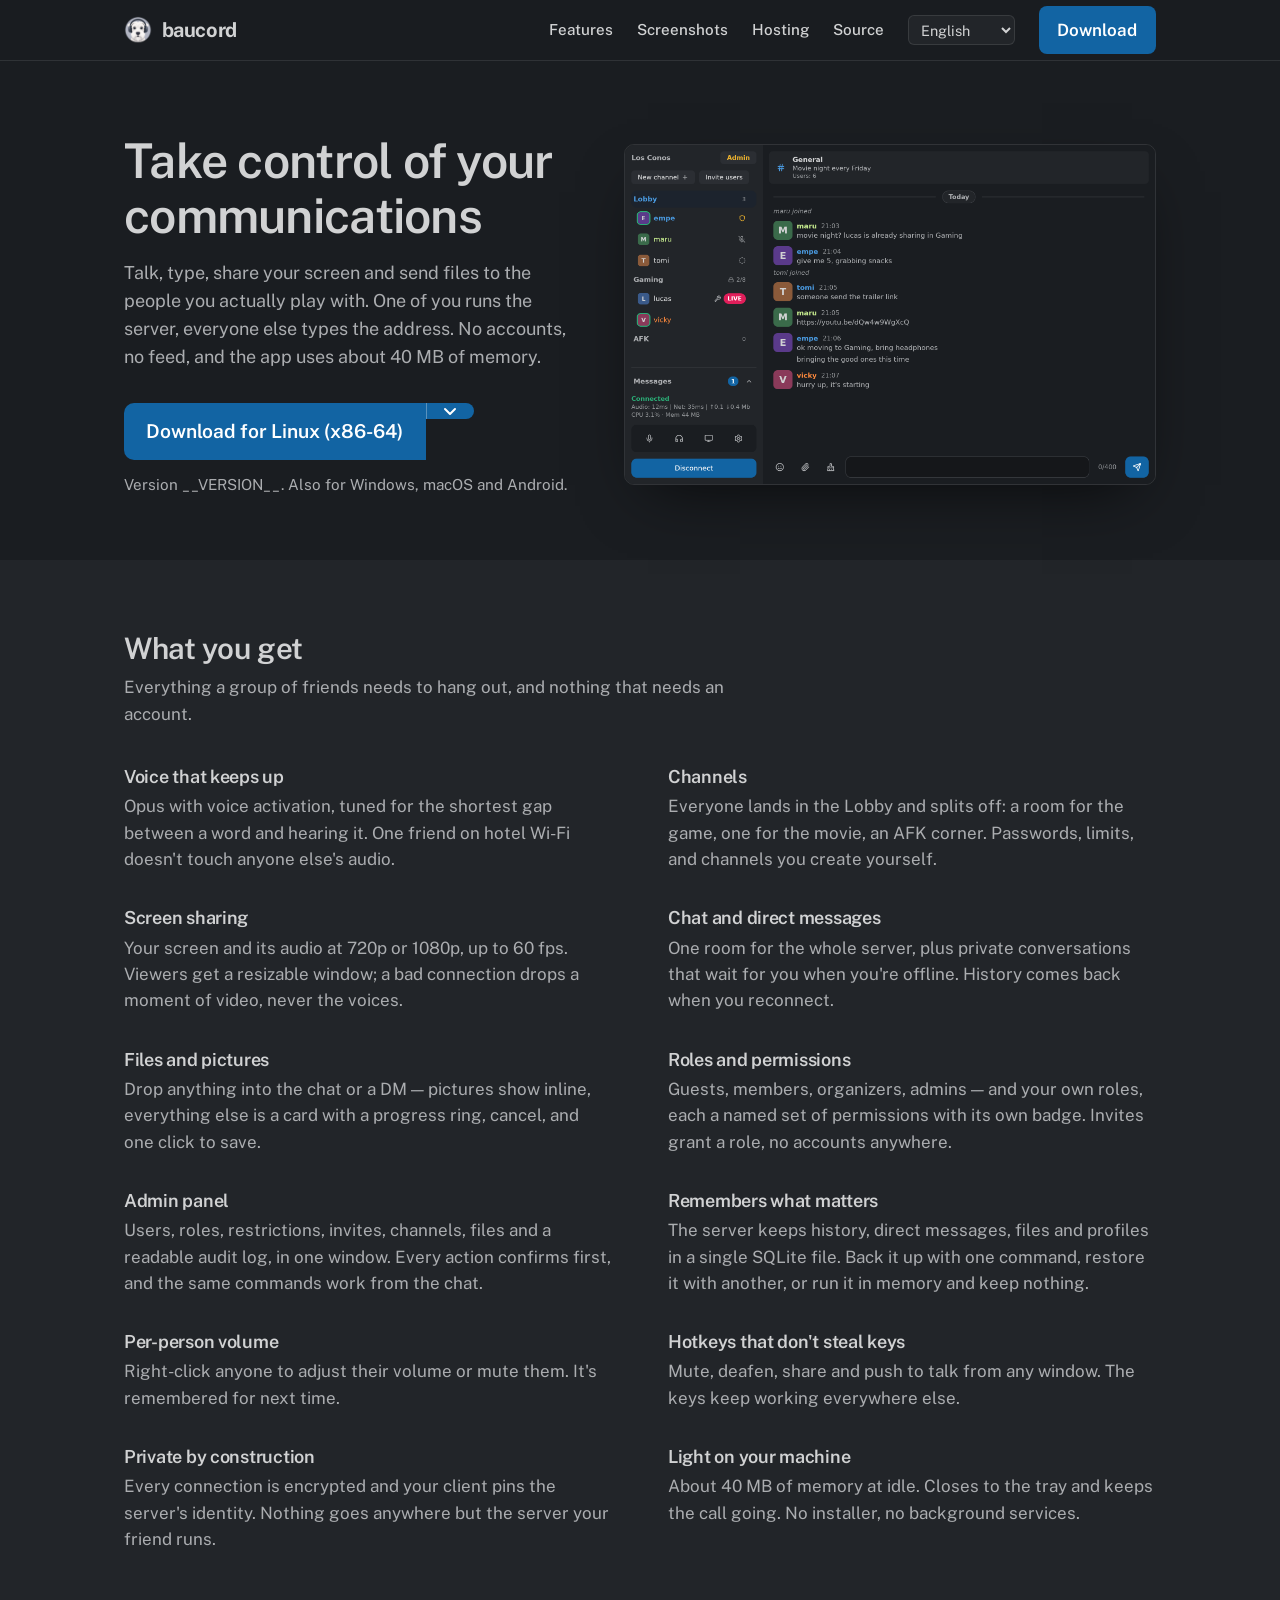
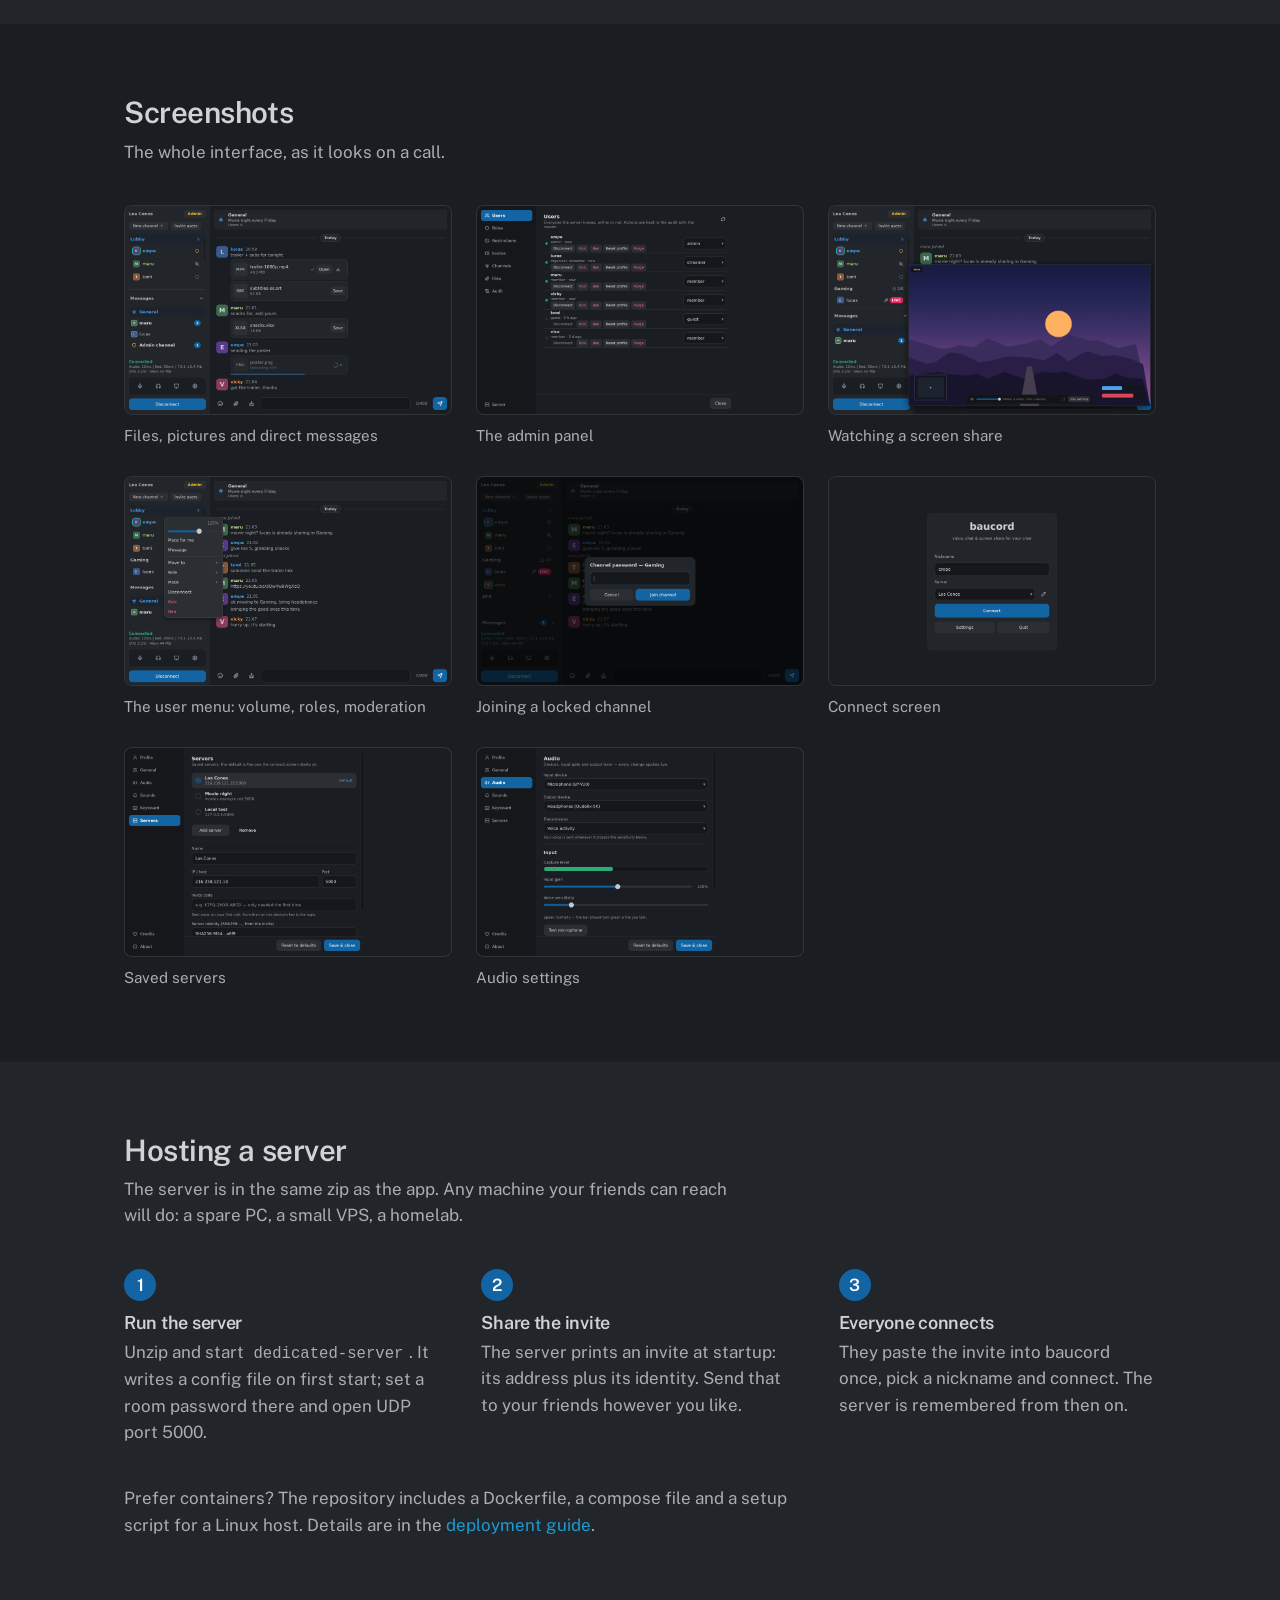
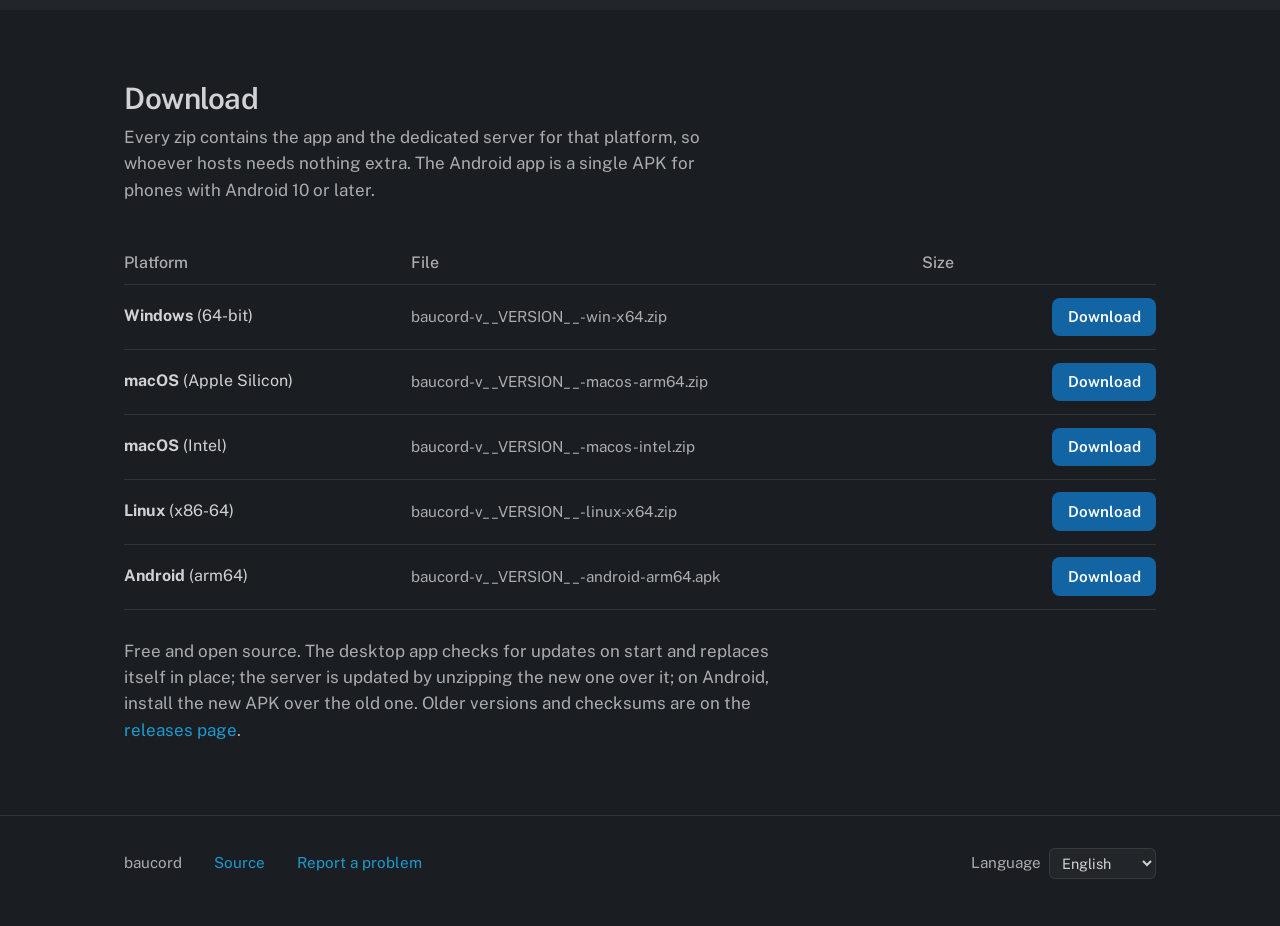
==== web/index.html @ 86ba2d77 "publish android apk in website" ====
<!doctype html>
<html lang="en">
  <head>
    <meta charset="UTF-8" />
    <meta name="viewport" content="width=device-width, initial-scale=1.0" />
    <link rel="icon" type="image/x-icon" href="/img/favicon.ico" />
    <title>baucord — own your comms</title>
    <meta
      name="description"
      content="Free, open source voice chat with text and screen sharing. One friend runs the server, everyone else types the address. Windows, macOS, Linux and Android; the desktop client uses about 40 MB of RAM."
    />
    <meta name="theme-color" content="#1a1d21" />

    <link rel="preconnect" href="https://fonts.googleapis.com" />
    <link rel="preconnect" href="https://fonts.gstatic.com" crossorigin />
    <link
      href="https://fonts.googleapis.com/css2?family=Public+Sans:wght@400;500;600;700&display=swap"
      rel="stylesheet"
    />

    <style>
      /* ─────────────────────────────────────────────
         palette — "workbench", the desktop app's own (ui/src/theme.rs)
           graphite  #1a1d21   page
           gunmetal  #222529   raised panels, alternate bands
           fog       #d1d2d3   primary text
           steel     #abadb0   secondary text
           cobalt    #1264a3   accent (fills)
         ───────────────────────────────────────────── */
      :root {
        --paper: #1a1d21;
        --mist: #222529;
        --ink: #d1d2d3;
        --slate: #abadb0;
        --line: rgba(209, 210, 211, 0.12);
        --cobalt: #1264a3;
        --cobalt-2: #0e5082;
        --cobalt-text: #1d9bd1; /* the accent as text on graphite */
        --white: #ffffff;
        --sans: "Public Sans", system-ui, -apple-system, "Segoe UI", sans-serif;
        --wrap: 1080px;
      }

      * {
        margin: 0;
        padding: 0;
        box-sizing: border-box;
      }
      html {
        scroll-behavior: smooth;
      }
      @media (prefers-reduced-motion: reduce) {
        html {
          scroll-behavior: auto;
        }
      }
      body {
        background: var(--paper);
        color: var(--ink);
        font-family: var(--sans);
        font-size: 1.0625rem;
        line-height: 1.55;
        -webkit-font-smoothing: antialiased;
      }
      ::selection {
        background: var(--cobalt);
        color: var(--white);
      }
      :focus-visible {
        outline: 2px solid var(--cobalt-text);
        outline-offset: 3px;
        border-radius: 3px;
      }
      a {
        color: var(--cobalt-text);
        text-decoration: none;
      }
      a:hover {
        text-decoration: underline;
      }
      img {
        display: block;
        max-width: 100%;
        height: auto;
      }
      .wrap {
        max-width: var(--wrap);
        margin: 0 auto;
        padding: 0 1.5rem;
      }
      h1,
      h2,
      h3 {
        font-weight: 600;
        line-height: 1.15;
        letter-spacing: -0.015em;
      }
      h2 {
        font-size: 1.85rem;
        margin-bottom: 0.5rem;
      }
      h3 {
        font-size: 1.125rem;
        margin-bottom: 0.35rem;
      }
      .lede {
        color: var(--slate);
        max-width: 38rem;
        margin-bottom: 2.5rem;
      }
      code {
        font-family: ui-monospace, "SF Mono", Menlo, Consolas, monospace;
        font-size: 0.92em;
        background: var(--mist);
        padding: 0.1em 0.35em;
        border-radius: 4px;
      }
      .band section,
      section {
        padding: 4.5rem 0;
      }
      .band {
        background: var(--mist);
      }
      /* keep anchored sections from tucking under the bar */
      section[id] {
        scroll-margin-top: 4rem;
      }

      /* ── nav ─────────────────────────────────── */
      nav {
        position: sticky;
        top: 0;
        z-index: 10;
        background: rgba(26, 29, 33, 0.92);
        backdrop-filter: blur(8px);
        border-bottom: 1px solid var(--line);
      }
      .nav-inner {
        display: flex;
        align-items: center;
        gap: 1.5rem;
        height: 3.75rem;
      }
      .wordmark {
        display: inline-flex;
        align-items: center;
        gap: 0.6rem;
        font-weight: 700;
        font-size: 1.25rem;
        letter-spacing: -0.02em;
        color: var(--ink);
        margin-right: auto;
      }
      .wordmark img {
        width: 28px;
        height: 28px;
        border-radius: 6px;
      }
      .wordmark:hover {
        text-decoration: none;
      }
      .nav-links {
        display: flex;
        align-items: center;
        gap: 1.5rem;
      }
      .nav-links a.plain {
        color: var(--ink);
        font-weight: 500;
        font-size: 0.95rem;
      }
      .nav-links a.plain:hover {
        color: var(--cobalt-text);
        text-decoration: none;
      }
      .lang-select {
        font: inherit;
        font-size: 0.9rem;
        color: var(--ink);
        background: var(--mist);
        border: 1px solid var(--line);
        border-radius: 6px;
        padding: 0.3rem 0.5rem;
      }
      @media (max-width: 720px) {
        .nav-links a.plain {
          display: none;
        }
        /* a 360-px phone fits the wordmark, the language and Download */
        .nav-inner,
        .nav-links {
          gap: 0.75rem;
        }
        .nav-links .btn {
          padding: 0.5rem 0.85rem;
        }
      }
      @media (max-width: 400px) {
        nav .wrap {
          padding: 0 1rem;
        }
        .nav-inner,
        .nav-links {
          gap: 0.5rem;
        }
        .nav-links .btn {
          padding: 0.45rem 0.7rem;
          font-size: 0.9rem;
        }
        .lang-select {
          padding: 0.3rem 0.25rem;
        }
      }

      /* ── buttons ─────────────────────────────── */
      .btn {
        display: inline-flex;
        align-items: center;
        justify-content: center;
        gap: 0.5rem;
        font: inherit;
        font-weight: 600;
        border-radius: 8px;
        padding: 0.6rem 1.1rem;
        border: 1px solid transparent;
        cursor: pointer;
        white-space: nowrap;
        text-decoration: none;
      }
      .btn:hover {
        text-decoration: none;
      }
      .btn.solid {
        background: var(--cobalt);
        color: var(--white);
      }
      .btn.solid:hover {
        background: var(--cobalt-2);
      }
      .btn.quiet {
        background: transparent;
        color: var(--ink);
        border-color: var(--line);
      }
      .btn.quiet:hover {
        border-color: var(--slate);
      }

      /* ── hero ────────────────────────────────── */
      .hero {
        display: grid;
        grid-template-columns: minmax(0, 5fr) minmax(0, 6fr);
        gap: 3.5rem;
        align-items: center;
        padding: 4.5rem 1.5rem 4rem;
      }
      .hero h1 {
        font-size: clamp(2.1rem, 4.2vw, 3rem);
        margin-bottom: 1rem;
      }
      .hero .lede {
        margin-bottom: 2rem;
        font-size: 1.125rem;
      }
      .hero-shot img {
        border-radius: 10px;
        border: 1px solid var(--line);
        box-shadow: 0 24px 60px -24px rgba(0, 0, 0, 0.7);
      }
      @media (max-width: 860px) {
        .hero {
          /* minmax(0, …), not 1fr: the screenshot's 2000-px width would
             otherwise set the column's minimum and widen the page. */
          grid-template-columns: minmax(0, 1fr);
          gap: 2.5rem;
          padding-top: 3rem;
        }
      }

      /* ── the download control ────────────────── */
      .dl-control {
        display: inline-flex;
        align-items: stretch;
        border-radius: 10px;
        overflow: visible;
        position: relative;
      }
      .dl-main {
        display: inline-flex;
        align-items: center;
        gap: 0.6rem;
        background: var(--cobalt);
        color: var(--white);
        font-weight: 600;
        font-size: 1.2rem;
        padding: 0.85rem 1.4rem;
        border-radius: 10px 0 0 10px;
        text-decoration: none;
      }
      .dl-main:hover {
        background: var(--cobalt-2);
        text-decoration: none;
      }
      .dl-main.alone {
        border-radius: 10px;
      }
      .dl-main svg {
        width: 1.25rem;
        height: 1.25rem;
        flex: none;
      }
      /* the other-platforms menu is a <details>: works without JS,
         opens on click, closes on Escape via the script below */
      .dl-menu {
        position: relative;
        display: flex;
      }
      .dl-menu summary {
        list-style: none;
        display: flex;
        align-items: center;
        justify-content: center;
        width: 3rem;
        background: var(--cobalt);
        color: var(--white);
        border-left: 1px solid rgba(255, 255, 255, 0.3);
        border-radius: 0 10px 10px 0;
        cursor: pointer;
      }
      .dl-menu summary::-webkit-details-marker {
        display: none;
      }
      .dl-menu summary:hover,
      .dl-menu[open] summary {
        background: var(--cobalt-2);
      }
      .dl-menu summary svg {
        width: 1rem;
        height: 1rem;
      }
      .dl-menu ul {
        list-style: none;
        position: absolute;
        top: calc(100% + 0.4rem);
        right: 0;
        min-width: 15rem;
        background: var(--mist);
        border: 1px solid var(--line);
        border-radius: 10px;
        box-shadow: 0 16px 40px -12px rgba(0, 0, 0, 0.7);
        padding: 0.4rem;
        z-index: 5;
      }
      .dl-menu li a {
        display: flex;
        justify-content: space-between;
        gap: 1rem;
        padding: 0.55rem 0.75rem;
        border-radius: 6px;
        color: var(--ink);
        font-weight: 500;
        white-space: nowrap;
      }
      .dl-menu li a:hover {
        background: rgba(209, 210, 211, 0.08);
        text-decoration: none;
      }
      .dl-menu li a small {
        color: var(--slate);
        font-weight: 400;
      }
      .dl-menu li.more {
        border-top: 1px solid var(--line);
        margin-top: 0.3rem;
        padding-top: 0.3rem;
      }
      .dl-meta {
        margin-top: 0.8rem;
        color: var(--slate);
        font-size: 0.95rem;
      }
      .dl-mobile {
        color: var(--slate);
        margin-top: 0.5rem;
        max-width: 30rem;
      }

      /* ── features ────────────────────────────── */
      .features {
        display: grid;
        grid-template-columns: repeat(2, minmax(0, 1fr));
        gap: 2.25rem 3.5rem;
        margin-top: 2.5rem;
      }
      .features p {
        color: var(--slate);
      }
      @media (max-width: 720px) {
        .features {
          grid-template-columns: 1fr;
        }
      }

      /* ── screenshots ─────────────────────────── */
      .shots {
        display: grid;
        grid-template-columns: repeat(3, minmax(0, 1fr));
        gap: 1.75rem 1.5rem;
        margin-top: 2.5rem;
      }
      .shots figure {
        min-width: 0;
      }
      .shots img {
        border-radius: 8px;
        border: 1px solid var(--line);
        aspect-ratio: 25 / 16;
        object-fit: cover;
        object-position: top left;
        background: #1a1d21;
      }
      .shots img.tall {
        object-fit: contain;
      }
      .shots figcaption {
        margin-top: 0.6rem;
        color: var(--slate);
        font-size: 0.95rem;
      }
      @media (max-width: 720px) {
        .shots {
          grid-template-columns: 1fr;
        }
      }

      /* ── hosting ─────────────────────────────── */
      .steps {
        counter-reset: step;
        display: grid;
        grid-template-columns: repeat(3, minmax(0, 1fr));
        gap: 2.5rem;
        margin-top: 2.5rem;
      }
      .steps > div {
        position: relative;
        padding-top: 2.75rem;
      }
      .steps > div::before {
        counter-increment: step;
        content: counter(step);
        position: absolute;
        top: 0;
        left: 0;
        width: 2rem;
        height: 2rem;
        border-radius: 50%;
        background: var(--cobalt);
        color: var(--white);
        font-weight: 600;
        display: flex;
        align-items: center;
        justify-content: center;
      }
      .steps p {
        color: var(--slate);
      }
      .host-note {
        margin-top: 2.5rem;
        color: var(--slate);
        max-width: 42rem;
      }
      @media (max-width: 720px) {
        .steps {
          grid-template-columns: 1fr;
        }
      }

      /* ── download table ──────────────────────── */
      .dl-table {
        width: 100%;
        border-collapse: collapse;
        margin-top: 2rem;
        font-size: 1rem;
      }
      .dl-table th {
        text-align: left;
        font-weight: 500;
        color: var(--slate);
        border-bottom: 1px solid var(--line);
        padding: 0.5rem 0.75rem 0.5rem 0;
      }
      .dl-table td {
        padding: 0.8rem 0.75rem 0.8rem 0;
        border-bottom: 1px solid var(--line);
        vertical-align: middle;
      }
      .dl-table td:last-child,
      .dl-table th:last-child {
        text-align: right;
        padding-right: 0;
      }
      .dl-table td.file {
        color: var(--slate);
        font-size: 0.95rem;
        overflow-wrap: anywhere;
      }
      .dl-table td.size {
        color: var(--slate);
        white-space: nowrap;
      }
      .dl-table .btn {
        padding: 0.4rem 0.9rem;
        font-size: 0.95rem;
      }
      @media (max-width: 720px) {
        .dl-table thead,
        .dl-table td.file {
          display: none;
        }
      }
      .dl-after {
        margin-top: 1.75rem;
        color: var(--slate);
        max-width: 42rem;
      }

      /* ── footer ──────────────────────────────── */
      footer {
        border-top: 1px solid var(--line);
        padding: 2rem 0 3rem;
        color: var(--slate);
        font-size: 0.95rem;
      }
      .foot-inner {
        display: flex;
        flex-wrap: wrap;
        gap: 1rem 2rem;
        align-items: center;
      }
      .foot-inner .lang {
        margin-left: auto;
        display: flex;
        align-items: center;
        gap: 0.5rem;
      }

      /* ── lightbox ────────────────────────────── */
      .lightbox {
        border: 0;
        padding: 0;
        background: transparent;
        max-width: 100vw;
        max-height: 100vh;
        width: 100vw;
        height: 100vh;
        color: var(--ink);
      }
      .lightbox::backdrop {
        background: rgba(0, 0, 0, 0.88);
      }
      .lightbox img {
        max-width: 92vw;
        max-height: 84vh;
        margin: 4vh auto 0;
        border-radius: 8px;
        object-fit: contain;
      }
      .lightbox-bar {
        display: flex;
        justify-content: center;
        gap: 1.5rem;
        margin-top: 0.75rem;
      }
      .lightbox-hint {
        text-align: center;
        opacity: 0.6;
        font-size: 0.9rem;
        margin-top: 0.4rem;
      }
      .lb-nav {
        position: fixed;
        top: 50%;
        transform: translateY(-50%);
        background: rgba(255, 255, 255, 0.12);
        color: var(--white);
        border: 0;
        border-radius: 50%;
        width: 2.75rem;
        height: 2.75rem;
        font-size: 1.6rem;
        cursor: pointer;
      }
      .lb-nav.prev {
        left: 1rem;
      }
      .lb-nav.next {
        right: 1rem;
      }
    </style>
  </head>

  <body x-data>
    <nav>
      <div class="wrap nav-inner">
        <a class="wordmark" href="#">
          <img src="img/logo.png" alt="" width="28" height="28" />
          baucord
        </a>
        <div class="nav-links">
          <a class="plain" href="#features" x-i18n="nav-features">Features</a>
          <a class="plain" href="#screenshots" x-i18n="nav-interface"
            >Screenshots</a
          >
          <a class="plain" href="#hosting" x-i18n="nav-hosting">Hosting</a>
          <a
            class="plain"
            href="https://github.com/mpwsh/baucord"
            target="_blank"
            rel="noopener"
            x-i18n="nav-source"
            >Source</a
          >
          <select
            class="lang-select"
            aria-label="Language"
            x-i18n:aria-label="lang-label"
            @change="$store.i18n.set($event.target.value, true)"
            x-model="$store.i18n.lang"
          >
            <option value="en">English</option>
            <option value="es">Español</option>
            <option value="pt-BR">Português</option>
          </select>
          <a class="btn solid" href="#download" x-i18n="nav-download"
            >Download</a
          >
        </div>
      </div>
    </nav>

    <header class="wrap hero">
      <div>
        <h1 x-i18n="hero-title">Take control of your communications</h1>
        <p class="lede" x-i18n="hero-lede">
          Talk, type, share your screen and send files to the people you
          actually play with. One of you runs the server, everyone else types
          the address. No accounts, no feed, and the app uses about 40 MB of
          memory.
        </p>

        <!-- Download control. Without JS: a plain link to the list below.
             With JS: the detected platform's zip, plus a menu of the rest. -->
        <div x-data="dl">
          <div class="dl-control">
            <a
              class="dl-main"
              :class="{ alone: !ready }"
              :href="href"
              x-text="label"
              >Download</a
            >
            <details class="dl-menu" x-show="ready" x-cloak>
              <summary
                aria-label="Other platforms"
                x-i18n:aria-label="dl-other-aria"
              >
                <svg viewBox="0 0 16 16" aria-hidden="true">
                  <path
                    d="M3 6l5 5 5-5"
                    fill="none"
                    stroke="currentColor"
                    stroke-width="2"
                    stroke-linecap="round"
                    stroke-linejoin="round"
                  />
                </svg>
              </summary>
              <ul>
                <template x-for="p in others" :key="p.id">
                  <li>
                    <a :href="p.file"
                      ><span x-text="p.name"></span
                      ><small x-text="p.arch"></small
                    ></a>
                  </li>
                </template>
                <li class="more">
                  <a href="#download" x-i18n="dl-all">All downloads</a>
                </li>
              </ul>
            </details>
          </div>
          <p class="dl-meta" x-show="ready" x-cloak x-text="metaText"></p>
          <p class="dl-meta" x-show="!ready" x-cloak x-i18n="dl-meta-generic">
            Version __VERSION__ for Windows, macOS, Linux and Android.
          </p>
          <p class="dl-mobile" x-show="android" x-cloak x-i18n="dl-android-hint">
            Android 10 or later. Open the downloaded file to install it;
            Android asks once to allow installs from your browser. To update,
            install the new version over the old one: your servers and
            identity stay.
          </p>
          <p class="dl-mobile" x-show="mobile" x-cloak x-i18n="dl-ios">
            There is no iPhone version to download yet. Open this page on a
            computer or an Android phone.
          </p>
        </div>
      </div>

      <figure class="hero-shot">
        <a class="shot-link" href="img/call.png">
          <img
            src="img/call.png"
            width="2000"
            height="1280"
            alt="baucord during a call: voice channels and users on the left, the shared text chat on the right"
            x-i18n:alt="shot-call-alt"
          />
        </a>
      </figure>
    </header>

    <div class="band">
      <section id="features">
        <div class="wrap">
          <h2 x-i18n="features-title">What you get</h2>
          <p class="lede" x-i18n="features-lede">
            Everything a group of friends needs to hang out, and nothing that
            needs an account.
          </p>
          <div class="features">
            <div>
              <h3 x-i18n="f-voice-t">Voice that keeps up</h3>
              <p x-i18n="f-voice-d">
                Opus with voice activation, tuned for the shortest gap between a word and hearing it. One friend on hotel Wi-Fi doesn't touch anyone else's audio.
              </p>
            </div>
            <div>
              <h3 x-i18n="f-channels-t">Channels</h3>
              <p x-i18n="f-channels-d">
                Everyone lands in the Lobby and splits off: a room for the game, one for the movie, an AFK corner. Passwords, limits, and channels you create yourself.
              </p>
            </div>
            <div>
              <h3 x-i18n="f-share-t">Screen sharing</h3>
              <p x-i18n="f-share-d">
                Your screen and its audio at 720p or 1080p, up to 60 fps. Viewers get a resizable window; a bad connection drops a moment of video, never the voices.
              </p>
            </div>
            <div>
              <h3 x-i18n="f-chat-t">Chat and direct messages</h3>
              <p x-i18n="f-chat-d">
                One room for the whole server, plus private conversations that wait for you when you're offline. History comes back when you reconnect.
              </p>
            </div>
            <div>
              <h3 x-i18n="f-files-t">Files and pictures</h3>
              <p x-i18n="f-files-d">
                Drop anything into the chat or a DM — pictures show inline, everything else is a card with a progress ring, cancel, and one click to save.
              </p>
            </div>
            <div>
              <h3 x-i18n="f-roles-t">Roles and permissions</h3>
              <p x-i18n="f-roles-d">
                Guests, members, organizers, admins — and your own roles, each a named set of permissions with its own badge. Invites grant a role, no accounts anywhere.
              </p>
            </div>
            <div>
              <h3 x-i18n="f-admin-t">Admin panel</h3>
              <p x-i18n="f-admin-d">
                Users, roles, restrictions, invites, channels, files and a readable audit log, in one window. Every action confirms first, and the same commands work from the chat.
              </p>
            </div>
            <div>
              <h3 x-i18n="f-persist-t">Remembers what matters</h3>
              <p x-i18n="f-persist-d">
                The server keeps history, direct messages, files and profiles in a single SQLite file. Back it up with one command, restore it with another, or run it in memory and keep nothing.
              </p>
            </div>
            <div>
              <h3 x-i18n="f-peruser-t">Per-person volume</h3>
              <p x-i18n="f-peruser-d">
                Right-click anyone to adjust their volume or mute them. It's remembered for next time.
              </p>
            </div>
            <div>
              <h3 x-i18n="f-hotkeys-t">Hotkeys that don't steal keys</h3>
              <p x-i18n="f-hotkeys-d">
                Mute, deafen, share and push to talk from any window. The keys keep working everywhere else.
              </p>
            </div>
            <div>
              <h3 x-i18n="f-private-t">Private by construction</h3>
              <p x-i18n="f-private-d">
                Every connection is encrypted and your client pins the server's identity. Nothing goes anywhere but the server your friend runs.
              </p>
            </div>
            <div>
              <h3 x-i18n="f-light-t">Light on your machine</h3>
              <p x-i18n="f-light-d">
                About 40 MB of memory at idle. Closes to the tray and keeps the call going. No installer, no background services.
              </p>
            </div>
          </div>
        </div>
      </section>
    </div>

    <section id="screenshots">
      <div class="wrap">
        <h2 x-i18n="shots-title">Screenshots</h2>
        <p class="lede" x-i18n="shots-lede">
          The whole interface, as it looks on a call.
        </p>
        <div class="shots">
          <figure>
            <a class="shot-link" href="img/files.png">
              <img
                src="img/files.png"
                loading="lazy"
                alt="the chat with file cards: a saved video with Open, documents with Save, a picture uploading with a progress ring, and direct messages in the sidebar"
                x-i18n:alt="shot-files-alt"
              />
            </a>
            <figcaption x-i18n="shot-files-cap">
              Files, pictures and direct messages
            </figcaption>
          </figure>
          <figure>
            <a class="shot-link" href="img/admin.png">
              <img
                class="tall"
                src="img/admin.png"
                loading="lazy"
                alt="the admin panel's Users tab: everyone the server knows, their roles, and per-row actions"
                x-i18n:alt="shot-admin-alt"
              />
            </a>
            <figcaption x-i18n="shot-admin-cap">The admin panel</figcaption>
          </figure>
          <figure>
            <a class="shot-link" href="img/share.png">
              <img
                src="img/share.png"
                loading="lazy"
                alt="watching a friend's screen share in its own window, with the call sidebar behind it"
                x-i18n:alt="shot-share-alt"
              />
            </a>
            <figcaption x-i18n="shot-share-cap">
              Watching a screen share
            </figcaption>
          </figure>
          <figure>
            <a class="shot-link" href="img/popover.png">
              <img
                src="img/popover.png"
                loading="lazy"
                alt="the per-user popover with a volume slider and a mute toggle"
                x-i18n:alt="shot-popover-alt"
              />
            </a>
            <figcaption x-i18n="shot-popover-cap">
              The user menu: volume, roles, moderation
            </figcaption>
          </figure>
          <figure>
            <a class="shot-link" href="img/prompt.png">
              <img
                src="img/prompt.png"
                loading="lazy"
                alt="the password prompt for a locked channel"
                x-i18n:alt="shot-prompt-alt"
              />
            </a>
            <figcaption x-i18n="shot-prompt-cap">
              Joining a locked channel
            </figcaption>
          </figure>
          <figure>
            <a class="shot-link" href="img/connect.png">
              <img
                src="img/connect.png"
                loading="lazy"
                alt="the connect screen: a nickname field and a server picker"
                x-i18n:alt="shot-connect-alt"
              />
            </a>
            <figcaption x-i18n="shot-connect-cap">Connect screen</figcaption>
          </figure>
          <figure>
            <a class="shot-link" href="img/settings-servers.png">
              <img
                class="tall"
                src="img/settings-servers.png"
                loading="lazy"
                alt="settings: the saved servers list with address, password and identity fields"
                x-i18n:alt="shot-servers-alt"
              />
            </a>
            <figcaption x-i18n="shot-servers-cap">Saved servers</figcaption>
          </figure>
          <figure>
            <a class="shot-link" href="img/settings-audio.png">
              <img
                class="tall"
                src="img/settings-audio.png"
                loading="lazy"
                alt="settings: input and output device pickers and the voice activation threshold"
                x-i18n:alt="shot-audio-alt"
              />
            </a>
            <figcaption x-i18n="shot-audio-cap">Audio settings</figcaption>
          </figure>
        </div>
      </div>
    </section>

    <div class="band">
      <section id="hosting">
        <div class="wrap">
          <h2 x-i18n="host-title">Hosting a server</h2>
          <p class="lede" x-i18n="host-lede">
            The server is in the same zip as the app. Any machine your friends
            can reach will do: a spare PC, a small VPS, a homelab.
          </p>
          <div class="steps">
            <div>
              <h3 x-i18n="step-1-t">Run the server</h3>
              <p x-i18n.html="step-1-d">
                Unzip and start <code>dedicated-server</code>. It writes a
                config file on first start; set a room password there and open
                UDP port 5000.
              </p>
            </div>
            <div>
              <h3 x-i18n="step-2-t">Share the invite</h3>
              <p x-i18n="step-2-d">
                The server prints an invite at startup: its address plus its
                identity. Send that to your friends however you like.
              </p>
            </div>
            <div>
              <h3 x-i18n="step-3-t">Everyone connects</h3>
              <p x-i18n="step-3-d">
                They paste the invite into baucord once, pick a nickname and
                connect. The server is remembered from then on.
              </p>
            </div>
          </div>
          <p class="host-note" x-i18n.html="host-note">
            Prefer containers? The repository includes a Dockerfile, a compose
            file and a setup script for a Linux host. Details are in the
            <a href="https://github.com/mpwsh/baucord#deploying-a-server"
              >deployment guide</a
            >.
          </p>
        </div>
      </section>
    </div>

    <section id="download">
      <div class="wrap">
        <h2 x-i18n="dl-title">Download</h2>
        <p class="lede" x-i18n="dl-lede">
          Every zip contains the app and the dedicated server for that platform,
          so whoever hosts needs nothing extra. The Android app is a single APK
          for phones with Android 10 or later.
        </p>
        <table class="dl-table" x-data="dl">
          <thead>
            <tr>
              <th x-i18n="dl-th-platform">Platform</th>
              <th x-i18n="dl-th-file">File</th>
              <th x-i18n="dl-th-size">Size</th>
              <th></th>
            </tr>
          </thead>
          <tbody>
            <template x-for="p in platforms" :key="p.id">
              <tr>
                <td>
                  <strong x-text="p.name"></strong>
                  <span x-text="' (' + p.arch + ')'"></span>
                </td>
                <td class="file" x-text="p.file"></td>
                <td class="size" x-text="p.size || ''"></td>
                <td>
                  <a class="btn solid" :href="p.file" x-i18n="dl-btn"
                    >Download</a
                  >
                </td>
              </tr>
            </template>
          </tbody>
          <!-- no-JS fallback: the same four rows, static -->
          <noscript>
            <tbody>
              <tr>
                <td><strong>Windows</strong> (64-bit)</td>
                <td class="file">baucord-v__VERSION__-win-x64.zip</td>
                <td></td>
                <td>
                  <a class="btn solid" href="baucord-v__VERSION__-win-x64.zip"
                    >Download</a
                  >
                </td>
              </tr>
              <tr>
                <td><strong>macOS</strong> (Apple Silicon)</td>
                <td class="file">baucord-v__VERSION__-macos-arm64.zip</td>
                <td></td>
                <td>
                  <a
                    class="btn solid"
                    href="baucord-v__VERSION__-macos-arm64.zip"
                    >Download</a
                  >
                </td>
              </tr>
              <tr>
                <td><strong>macOS</strong> (Intel)</td>
                <td class="file">baucord-v__VERSION__-macos-intel.zip</td>
                <td></td>
                <td>
                  <a
                    class="btn solid"
                    href="baucord-v__VERSION__-macos-intel.zip"
                    >Download</a
                  >
                </td>
              </tr>
              <tr>
                <td><strong>Linux</strong> (x86-64)</td>
                <td class="file">baucord-v__VERSION__-linux-x64.zip</td>
                <td></td>
                <td>
                  <a class="btn solid" href="baucord-v__VERSION__-linux-x64.zip"
                    >Download</a
                  >
                </td>
              </tr>
              <tr>
                <td><strong>Android</strong> (arm64)</td>
                <td class="file">baucord-v__VERSION__-android-arm64.apk</td>
                <td></td>
                <td>
                  <a
                    class="btn solid"
                    href="baucord-v__VERSION__-android-arm64.apk"
                    >Download</a
                  >
                </td>
              </tr>
            </tbody>
          </noscript>
        </table>
        <p class="dl-after" x-i18n.html="dl-after">
          Free and open source. The desktop app checks for updates on start and
          replaces itself in place; the server is updated by unzipping the new
          one over it; on Android, install the new APK over the old one. Older
          versions and checksums are on the
          <a href="https://github.com/mpwsh/baucord/releases">releases page</a>.
        </p>
      </div>
    </section>

    <footer>
      <div class="wrap foot-inner">
        <span>baucord</span>
        <a
          href="https://github.com/mpwsh/baucord"
          target="_blank"
          rel="noopener"
          x-i18n="nav-source"
          >Source</a
        >
        <a
          href="https://github.com/mpwsh/baucord/issues"
          target="_blank"
          rel="noopener"
          x-i18n="foot-issues"
          >Report a problem</a
        >
        <span class="lang">
          <label for="lang-select-footer" x-i18n="lang-label">Language</label>
          <select
            id="lang-select-footer"
            class="lang-select"
            @change="$store.i18n.set($event.target.value, true)"
            x-model="$store.i18n.lang"
          >
            <option value="en">English</option>
            <option value="es">Español</option>
            <option value="pt-BR">Português</option>
          </select>
        </span>
      </div>
    </footer>

    <dialog
      class="lightbox"
      aria-label="screenshot"
      x-i18n:aria-label="lightbox-aria"
    >
      <button
        class="lb-nav prev"
        type="button"
        aria-label="previous screenshot"
        x-i18n:aria-label="lightbox-prev"
      >
        &lsaquo;
      </button>
      <img alt="" />
      <button
        class="lb-nav next"
        type="button"
        aria-label="next screenshot"
        x-i18n:aria-label="lightbox-next"
      >
        &rsaquo;
      </button>
      <div class="lightbox-bar">
        <span class="lightbox-cap"></span>
        <span class="lightbox-count"></span>
      </div>
      <p class="lightbox-hint" x-i18n="lightbox-hint">
        Arrow keys switch, Escape or a click closes.
      </p>
    </dialog>

    <style>
      [x-cloak] {
        display: none !important;
      }
    </style>

    <script>
      // Screenshot lightbox. Thumbnails are plain links to the image file,
      // so without JS a click still opens the full-size PNG. With JS every
      // .shot-link joins one cycle: arrow keys or the on-screen arrows move
      // through it, wrapping at the ends.
      (function () {
        var shots = Array.prototype.slice.call(
          document.querySelectorAll(".shot-link"),
        );
        var box = document.querySelector(".lightbox");
        if (!box || !box.showModal) return;
        var boxImg = box.querySelector("img");
        var boxCap = box.querySelector(".lightbox-cap");
        var boxCount = box.querySelector(".lightbox-count");
        var current = 0;

        function show(i) {
          current = (i + shots.length) % shots.length;
          var a = shots[current];
          boxImg.src = a.href;
          boxImg.alt = a.querySelector("img").alt;
          var fig = a.closest("figure");
          var cap = fig && fig.querySelector("figcaption");
          boxCap.textContent = cap ? cap.textContent.trim() : boxImg.alt;
          boxCount.textContent = current + 1 + " / " + shots.length;
          [current + 1, current - 1].forEach(function (j) {
            new Image().src = shots[(j + shots.length) % shots.length].href;
          });
        }
        shots.forEach(function (a, i) {
          a.addEventListener("click", function (ev) {
            ev.preventDefault();
            show(i);
            box.showModal();
          });
        });
        box.addEventListener("click", function () {
          box.close();
        });
        box
          .querySelector(".lb-nav.prev")
          .addEventListener("click", function (ev) {
            ev.stopPropagation();
            show(current - 1);
          });
        box
          .querySelector(".lb-nav.next")
          .addEventListener("click", function (ev) {
            ev.stopPropagation();
            show(current + 1);
          });
        box.addEventListener("keydown", function (ev) {
          if (ev.key === "ArrowRight") {
            ev.preventDefault();
            show(current + 1);
          } else if (ev.key === "ArrowLeft") {
            ev.preventDefault();
            show(current - 1);
          }
        });
      })();

      // Close the "other platforms" menu on Escape or an outside click.
      document.addEventListener("click", function (ev) {
        document
          .querySelectorAll("details.dl-menu[open]")
          .forEach(function (d) {
            if (!d.contains(ev.target)) d.removeAttribute("open");
          });
      });
      document.addEventListener("keydown", function (ev) {
        if (ev.key === "Escape") {
          document
            .querySelectorAll("details.dl-menu[open]")
            .forEach(function (d) {
              d.removeAttribute("open");
            });
        }
      });
    </script>

    <script>
      // Downloads. One list of builds, shared by the hero control and the
      // table. The hero picks the visitor's platform:
      //   Windows / Linux  -> from the user agent
      //   macOS            -> Chromium reports the CPU through UA client
      //                       hints; Safari doesn't, so we look at the WebGL
      //                       renderer string (Intel/AMD => Intel Mac) and
      //                       default to Apple Silicon otherwise.
      //   Android          -> the APK (arm64; every Android 10+ phone that
      //                       is not 32-bit-only), with an install hint
      //   iPhone/iPad      -> a "not yet" note, no button
      // Sizes come from a HEAD request to each file (same origin), so the
      // page never has to be edited when a build changes size. The APK
      // reaches R2 from android-release.yml, the zips from release.yml.
      document.addEventListener("alpine:init", function () {
        var VERSION = "__VERSION__";
        var PLATFORMS = [
          {
            id: "win-x64",
            name: "Windows",
            arch: "64-bit",
            file: "baucord-v" + VERSION + "-win-x64.zip",
          },
          {
            id: "macos-arm64",
            name: "macOS",
            arch: "Apple Silicon",
            file: "baucord-v" + VERSION + "-macos-arm64.zip",
          },
          {
            id: "macos-intel",
            name: "macOS",
            arch: "Intel",
            file: "baucord-v" + VERSION + "-macos-intel.zip",
          },
          {
            id: "linux-x64",
            name: "Linux",
            arch: "x86-64",
            file: "baucord-v" + VERSION + "-linux-x64.zip",
          },
          {
            id: "android-arm64",
            name: "Android",
            arch: "arm64",
            file: "baucord-v" + VERSION + "-android-arm64.apk",
          },
        ];
        var sizes = {}; // id -> "51 MB"

        function formatSize(bytes) {
          var mb = bytes / 1048576;
          return (
            (mb >= 100 ? Math.round(mb) : mb.toFixed(mb >= 10 ? 0 : 1)) + " MB"
          );
        }
        function fetchSizes(store) {
          if (!window.fetch) return;
          PLATFORMS.forEach(function (p) {
            fetch(p.file, { method: "HEAD" })
              .then(function (r) {
                var len = r.ok && r.headers.get("content-length");
                if (len) {
                  sizes[p.id] = formatSize(parseInt(len, 10));
                  store.sizesVersion++;
                }
              })
              .catch(function () {});
          });
        }

        function webglGuess() {
          try {
            var c = document.createElement("canvas");
            var gl =
              c.getContext("webgl") || c.getContext("experimental-webgl");
            var ext = gl && gl.getExtension("WEBGL_debug_renderer_info");
            var r = ext ? gl.getParameter(ext.UNMASKED_RENDERER_WEBGL) : "";
            if (/intel|amd|radeon|nvidia/i.test(r)) return "macos-intel";
          } catch (e) {}
          return "macos-arm64";
        }
        function detect(cb) {
          var ua = navigator.userAgent || "";
          var plat = (navigator.platform || "").toLowerCase();
          var touchMac = plat === "macintel" && navigator.maxTouchPoints > 1; // iPadOS
          if (/android/i.test(ua)) return cb("android-arm64");
          if (/iphone|ipad|ipod/i.test(ua) || touchMac) return cb("mobile");
          if (/windows/i.test(ua)) return cb("win-x64");
          if (/cros|linux|x11/i.test(ua)) return cb("linux-x64");
          if (/mac/i.test(plat) || /macintosh/i.test(ua)) {
            var uad = navigator.userAgentData;
            if (uad && uad.getHighEntropyValues) {
              uad
                .getHighEntropyValues(["architecture"])
                .then(function (v) {
                  cb(v.architecture === "x86" ? "macos-intel" : "macos-arm64");
                })
                .catch(function () {
                  cb(webglGuess());
                });
              return;
            }
            return cb(webglGuess());
          }
          cb(null);
        }

        // Shared, reactive state.
        var shared = Alpine.reactive({
          selected: null,
          mobile: false,
          sizesVersion: 0,
        });
        detect(function (id) {
          if (id === "mobile") shared.mobile = true;
          else shared.selected = id;
        });
        fetchSizes(shared);

        Alpine.data("dl", function () {
          return {
            get platforms() {
              shared.sizesVersion; // subscribe
              return PLATFORMS.map(function (p) {
                return Object.assign({ size: sizes[p.id] || "" }, p);
              });
            },
            get current() {
              return (
                PLATFORMS.filter(function (p) {
                  return p.id === shared.selected;
                })[0] || null
              );
            },
            get ready() {
              return !!this.current;
            },
            get mobile() {
              return shared.mobile;
            },
            get android() {
              return shared.selected === "android-arm64";
            },
            get href() {
              return this.current ? this.current.file : "#download";
            },
            get label() {
              var i18n = Alpine.store("i18n");
              if (!this.current) return i18n.t("dl-btn-plain", "Download");
              return i18n
                .t("dl-btn-for", "Download for {platform}")
                .replace(
                  "{platform}",
                  this.current.name + " (" + this.current.arch + ")",
                );
            },
            get size() {
              shared.sizesVersion;
              return this.current ? sizes[this.current.id] || "" : "";
            },
            get others() {
              return this.platforms.filter(function (p) {
                return p.id !== shared.selected;
              });
            },
            // "Version 1.0.1, 51 MB. Also for Windows, Linux and macOS (Intel)."
            get metaText() {
              var i18n = Alpine.store("i18n");
              var cur = this.current;
              if (!cur) return "";
              var head = i18n.t("dl-version", "Version") + " " + VERSION;
              if (this.size) head += ", " + this.size;
              // Same-OS alternatives keep their architecture so "macOS"
              // never lists itself; the rest go by name.
              var names = [];
              this.others.forEach(function (p) {
                var n =
                  p.name === cur.name ? p.name + " (" + p.arch + ")" : p.name;
                if (names.indexOf(n) === -1) names.push(n);
              });
              var last = names.pop();
              var list = names.length
                ? names.join(", ") + " " + i18n.t("dl-and", "and") + " " + last
                : last;
              return (
                head +
                ". " +
                i18n
                  .t("dl-also", "Also for {platforms}.")
                  .replace("{platforms}", list)
              );
            },
          };
        });
      });
    </script>

    <script>
      // i18n. English lives in the markup and is the fallback; other
      // languages are fetched on demand, so crawlers and no-JS visitors keep
      // the English page.
      //   x-i18n="key"         swap text content
      //   x-i18n.html="key"    swap innerHTML (our own strings only)
      //   x-i18n:alt="key"     swap an attribute
      // Scripts use $store.i18n.t(key, fallback).
      // Add a language: drop i18n/<code>.json, add it to LANGS, add an
      // <option> to both <select class="lang-select">.
      document.addEventListener("alpine:init", function () {
        var STORAGE_KEY = "baucord-lang";
        var originalTitle = document.title;
        var LANGS = {
          es: { file: "es", match: ["es"] },
          "pt-BR": { file: "pt-BR", match: ["pt"] },
        };
        function detect() {
          var nav = (navigator.language || "").toLowerCase();
          for (var code in LANGS) {
            var prefixes = LANGS[code].match;
            for (var i = 0; i < prefixes.length; i++) {
              if (nav.indexOf(prefixes[i].toLowerCase()) === 0) return code;
            }
          }
          return "en";
        }
        Alpine.store("i18n", {
          lang: "en",
          dicts: {},
          loading: {},
          init: function () {
            var saved = null;
            try {
              saved = localStorage.getItem(STORAGE_KEY);
            } catch (e) {}
            if (saved && saved !== "en" && !LANGS[saved]) saved = null;
            this.set(saved || detect(), false);
          },
          t: function (key, fallback) {
            var dict = this.dicts[this.lang];
            return (dict && dict[key]) || fallback;
          },
          set: function (lang, persist) {
            var store = this;
            if (lang === "en" || !LANGS[lang]) {
              store.apply("en", persist);
              return;
            }
            if (store.dicts[lang]) {
              store.apply(lang, persist);
              return;
            }
            if (!store.loading[lang]) {
              store.loading[lang] = fetch("i18n/" + LANGS[lang].file + ".json")
                .then(function (r) {
                  return r.json();
                })
                .then(function (dict) {
                  store.dicts[lang] = dict;
                });
            }
            store.loading[lang]
              .then(function () {
                store.apply(lang, persist);
              })
              .catch(function () {
                store.apply("en", persist);
              });
          },
          apply: function (lang, persist) {
            this.lang = lang;
            document.documentElement.lang = lang;
            var dict = this.dicts[lang];
            document.title = (dict && dict["meta-title"]) || originalTitle;
            if (persist) {
              try {
                localStorage.setItem(STORAGE_KEY, lang);
              } catch (e) {}
            }
          },
        });
        Alpine.directive("i18n", function (el, directive, utils) {
          var key = directive.expression;
          var attr = directive.value;
          var html = directive.modifiers.indexOf("html") !== -1;
          var original = attr
            ? el.getAttribute(attr)
            : html
              ? el.innerHTML
              : el.textContent;
          utils.effect(function () {
            var store = Alpine.store("i18n");
            var dict = store.dicts[store.lang];
            var text = (dict && dict[key]) || original;
            if (attr) el.setAttribute(attr, text);
            else if (html) el.innerHTML = text;
            else el.textContent = text;
          });
        });
      });
    </script>
    <script defer src="js/alpine.min.js"></script>
  </body>
</html>
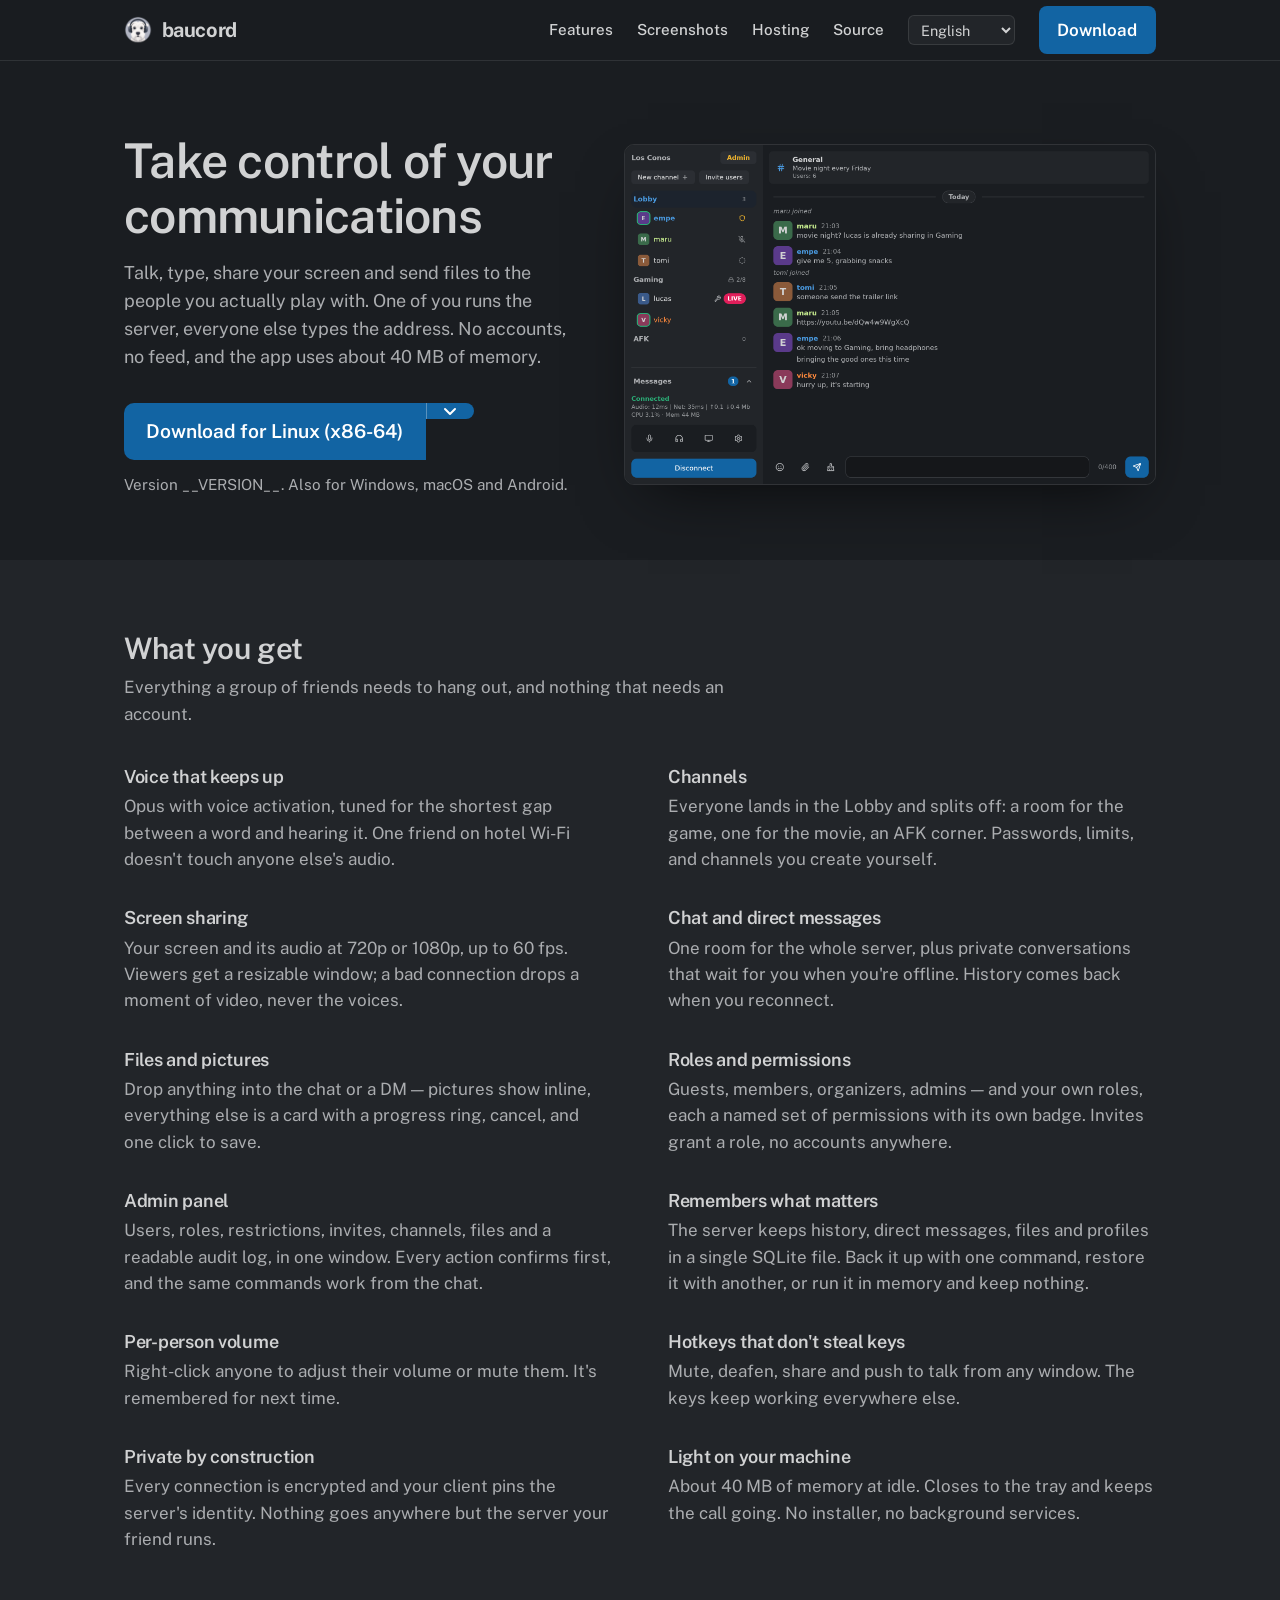
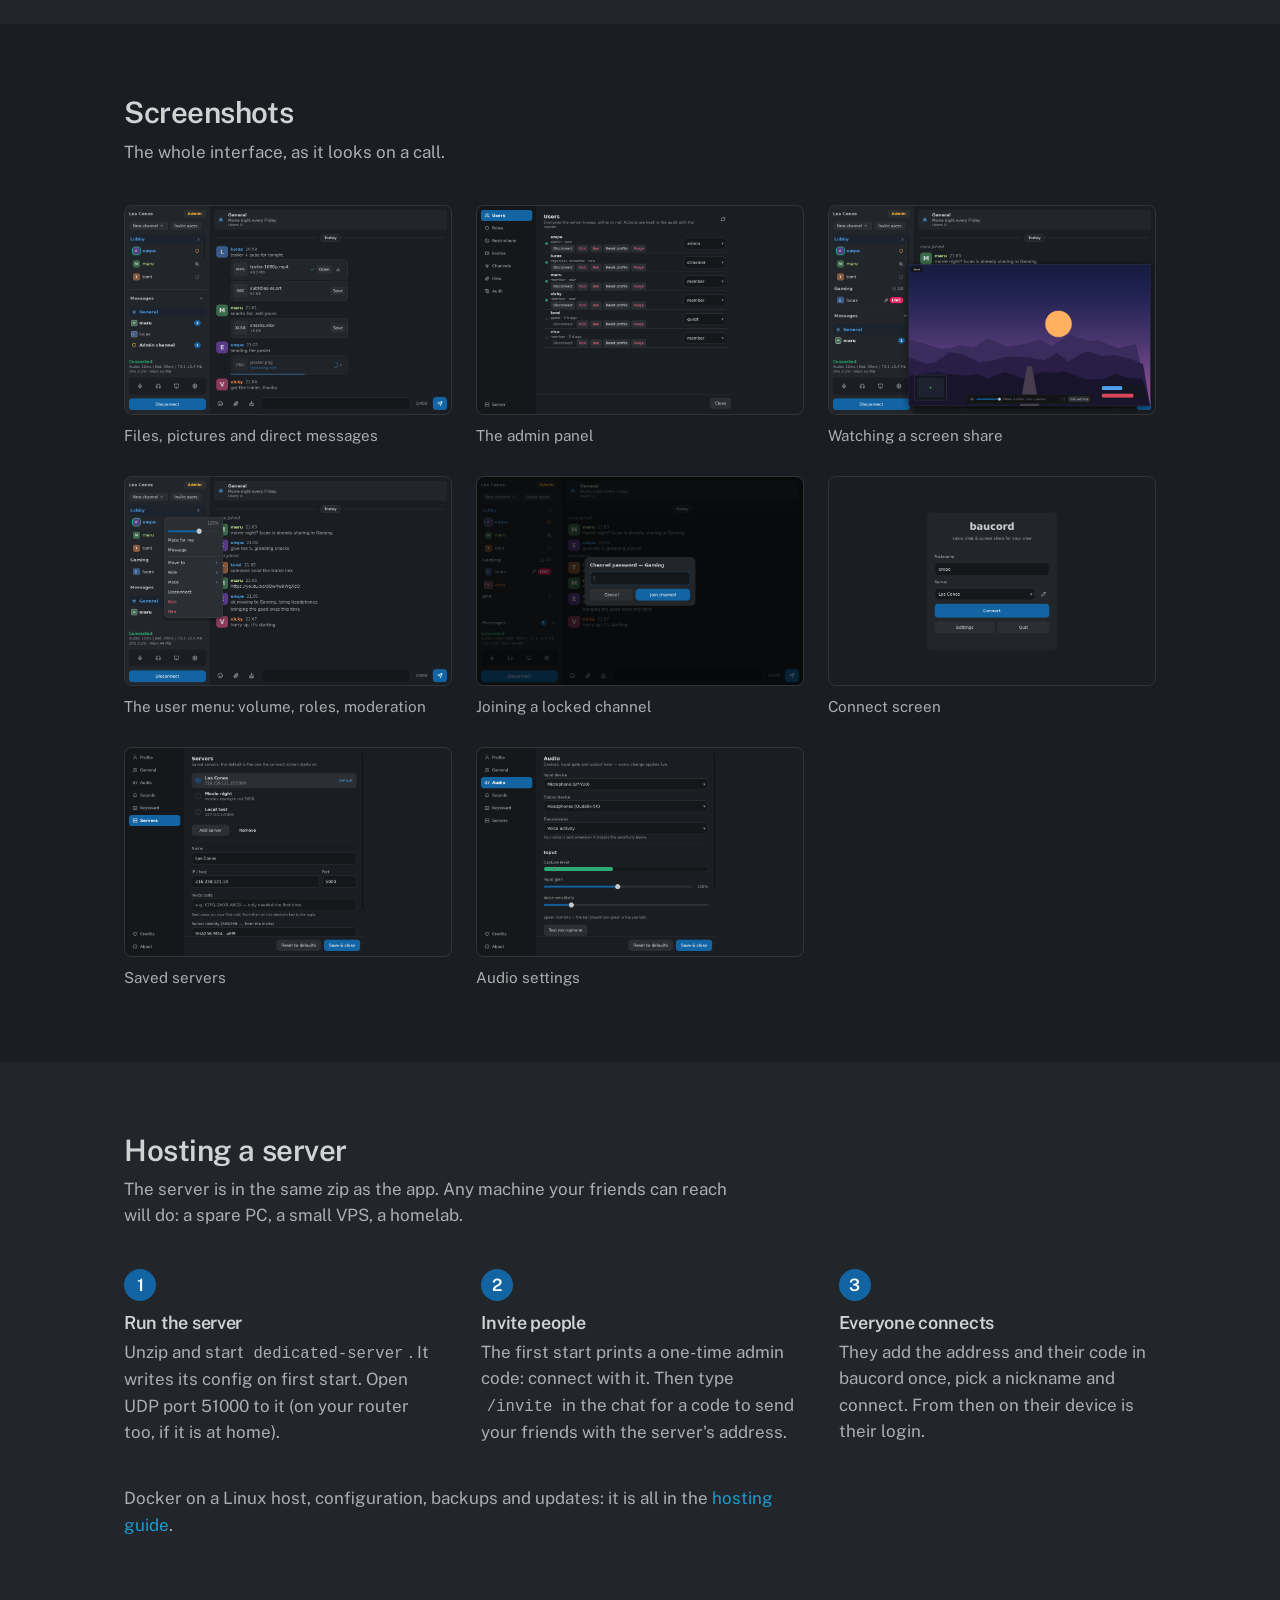
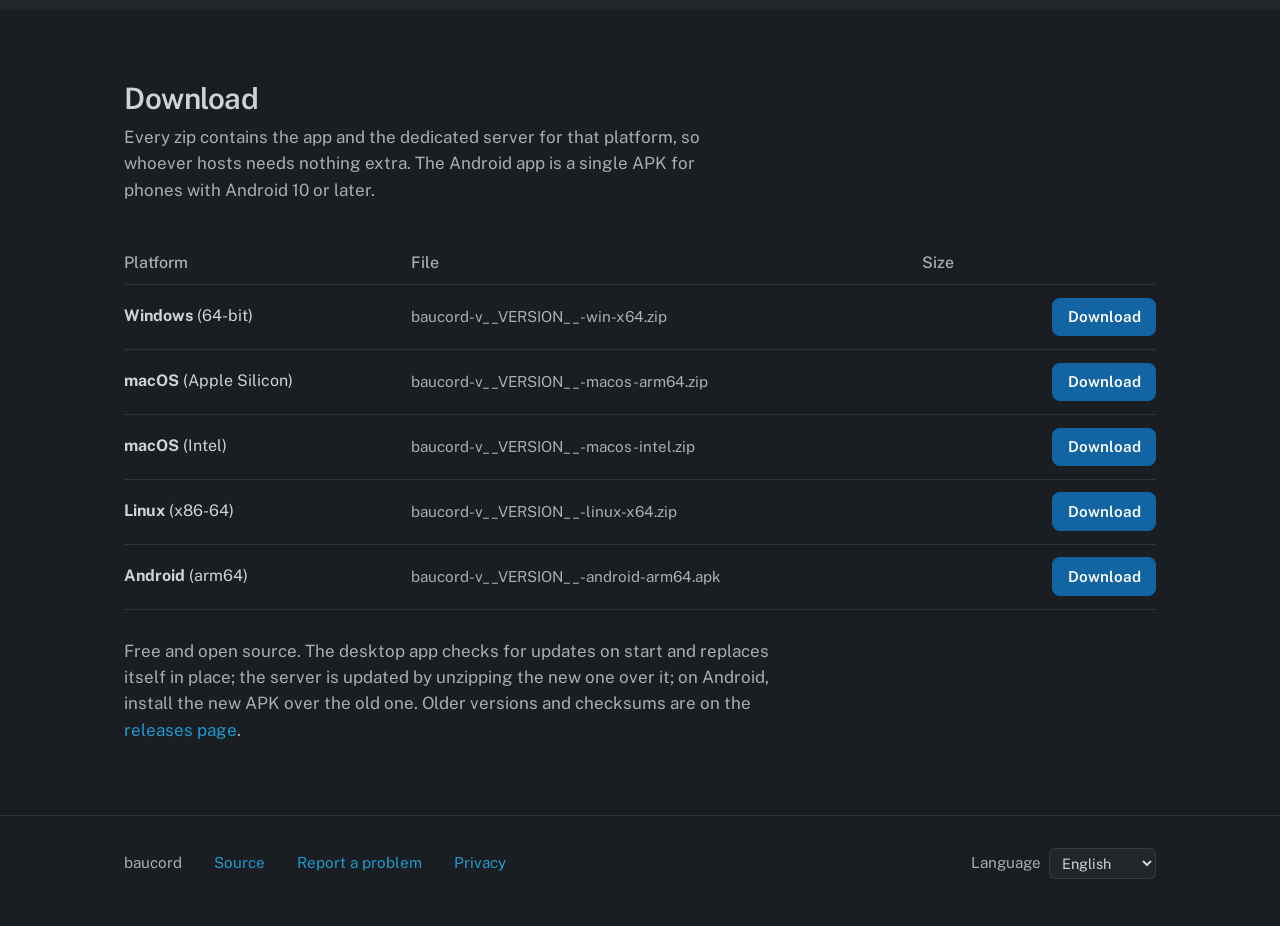
==== commit d3cc35e1: "Stream audio fix (#86) * stream audio fix, copy logs, decoder/encoder performance fixes  * logs, bet" ====
--- a/web/index.html
+++ b/web/index.html
@@ -929,32 +929,31 @@
             <div>
               <h3 x-i18n="step-1-t">Run the server</h3>
               <p x-i18n.html="step-1-d">
-                Unzip and start <code>dedicated-server</code>. It writes a
-                config file on first start; set a room password there and open
-                UDP port 5000.
+                Unzip and start <code>dedicated-server</code>. It writes its
+                config on first start. Open UDP port 51000 to it (on your
+                router too, if it is at home).
               </p>
             </div>
             <div>
-              <h3 x-i18n="step-2-t">Share the invite</h3>
-              <p x-i18n="step-2-d">
-                The server prints an invite at startup: its address plus its
-                identity. Send that to your friends however you like.
+              <h3 x-i18n="step-2-t">Invite people</h3>
+              <p x-i18n.html="step-2-d">
+                The first start prints a one-time admin code: connect with it.
+                Then type <code>/invite</code> in the chat for a code to send
+                your friends with the server's address.
               </p>
             </div>
             <div>
               <h3 x-i18n="step-3-t">Everyone connects</h3>
               <p x-i18n="step-3-d">
-                They paste the invite into baucord once, pick a nickname and
-                connect. The server is remembered from then on.
+                They add the address and their code in baucord once, pick a
+                nickname and connect. From then on their device is their
+                login.
               </p>
             </div>
           </div>
           <p class="host-note" x-i18n.html="host-note">
-            Prefer containers? The repository includes a Dockerfile, a compose
-            file and a setup script for a Linux host. Details are in the
-            <a href="https://github.com/mpwsh/baucord#deploying-a-server"
-              >deployment guide</a
-            >.
+            Docker on a Linux host, configuration, backups and updates: it is
+            all in the <a href="deploy.html">hosting guide</a>.
           </p>
         </div>
       </section>
@@ -1083,6 +1082,7 @@
           x-i18n="foot-issues"
           >Report a problem</a
         >
+        <a href="privacy.html" x-i18n="foot-privacy">Privacy</a>
         <span class="lang">
           <label for="lang-select-footer" x-i18n="lang-label">Language</label>
           <select
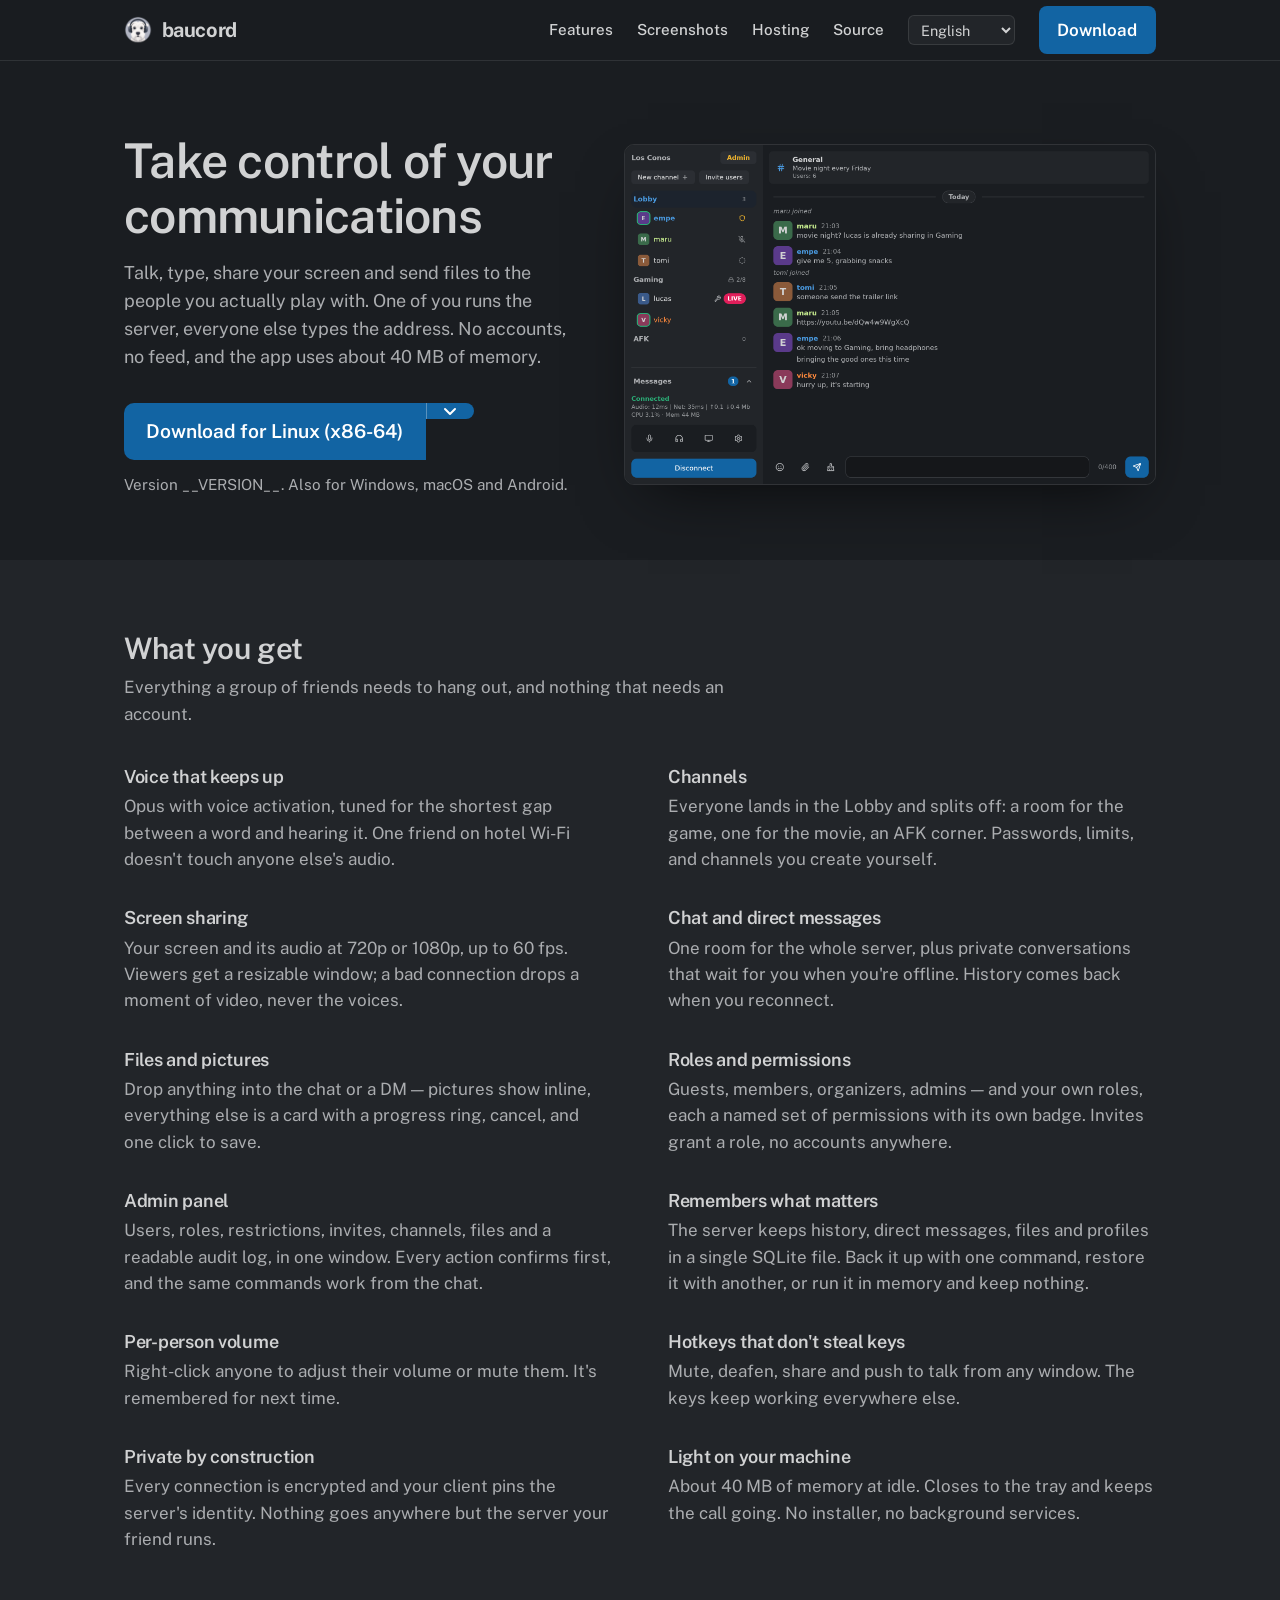
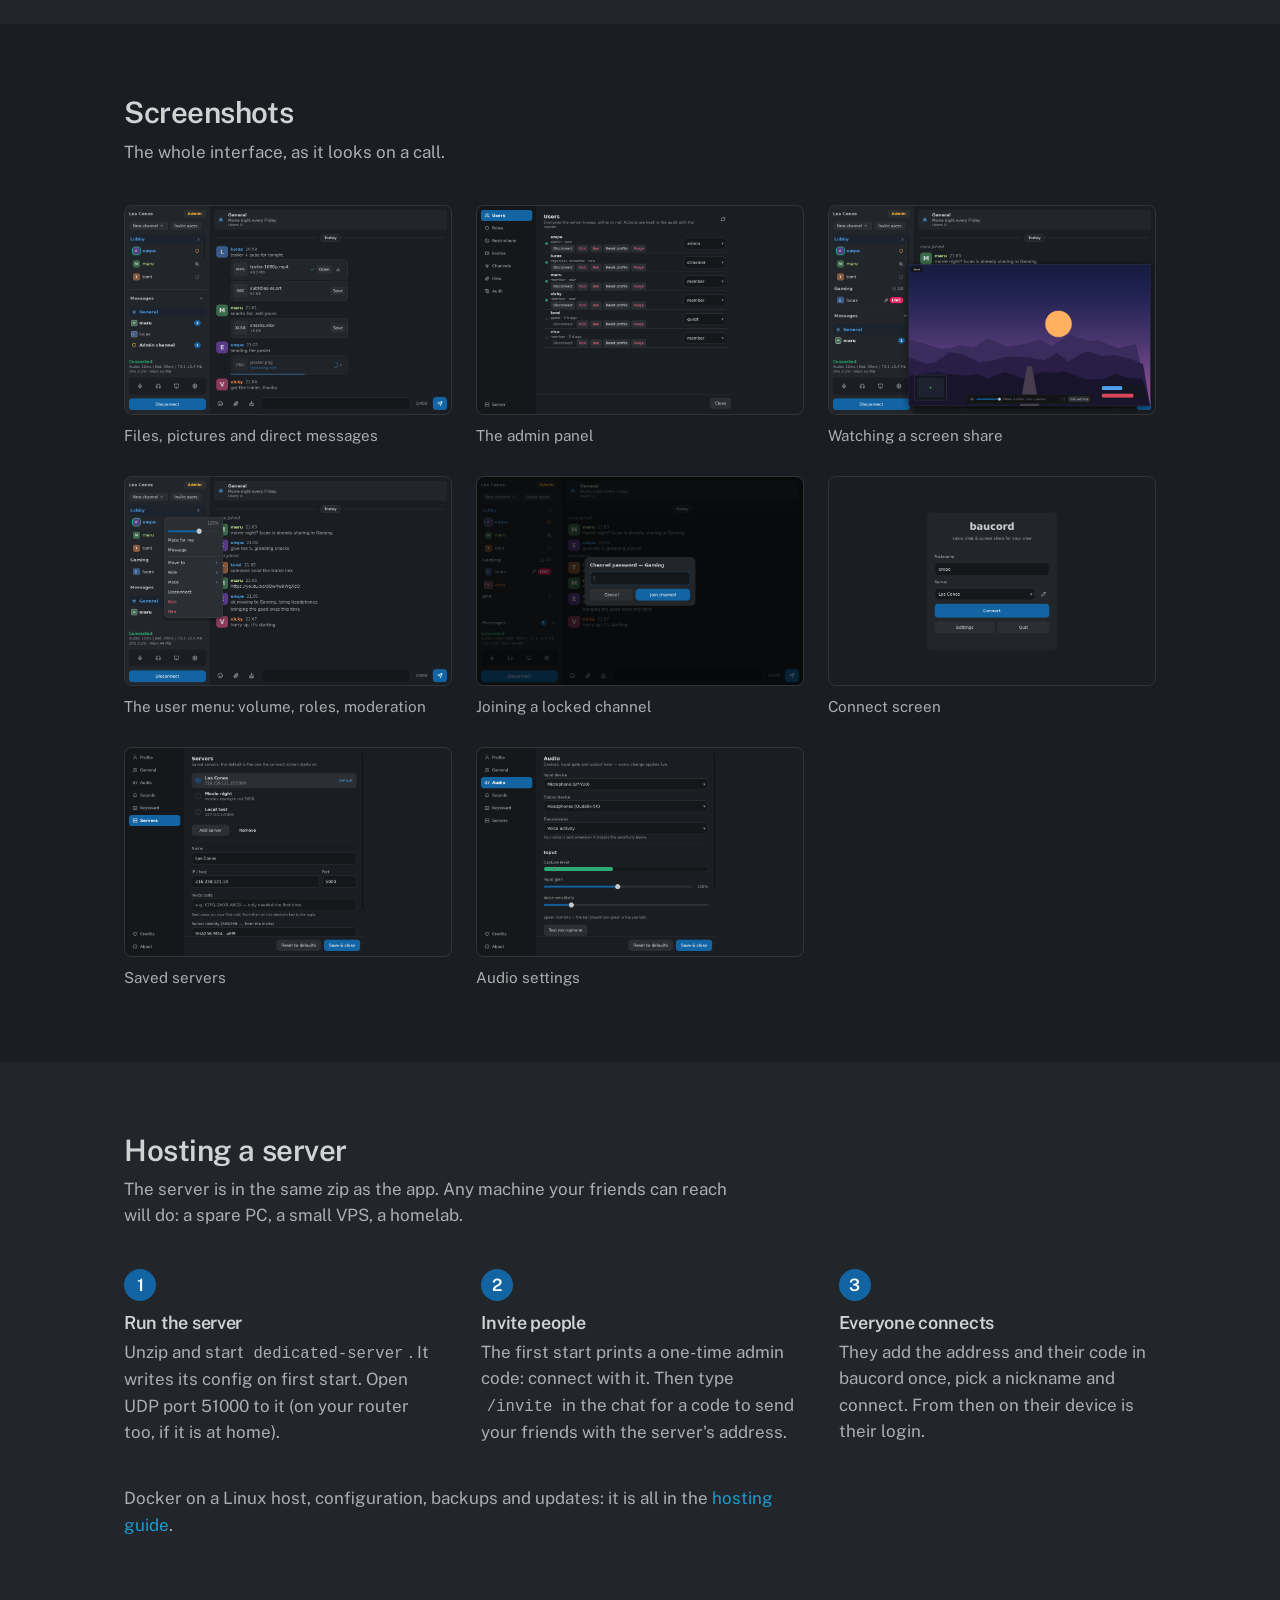
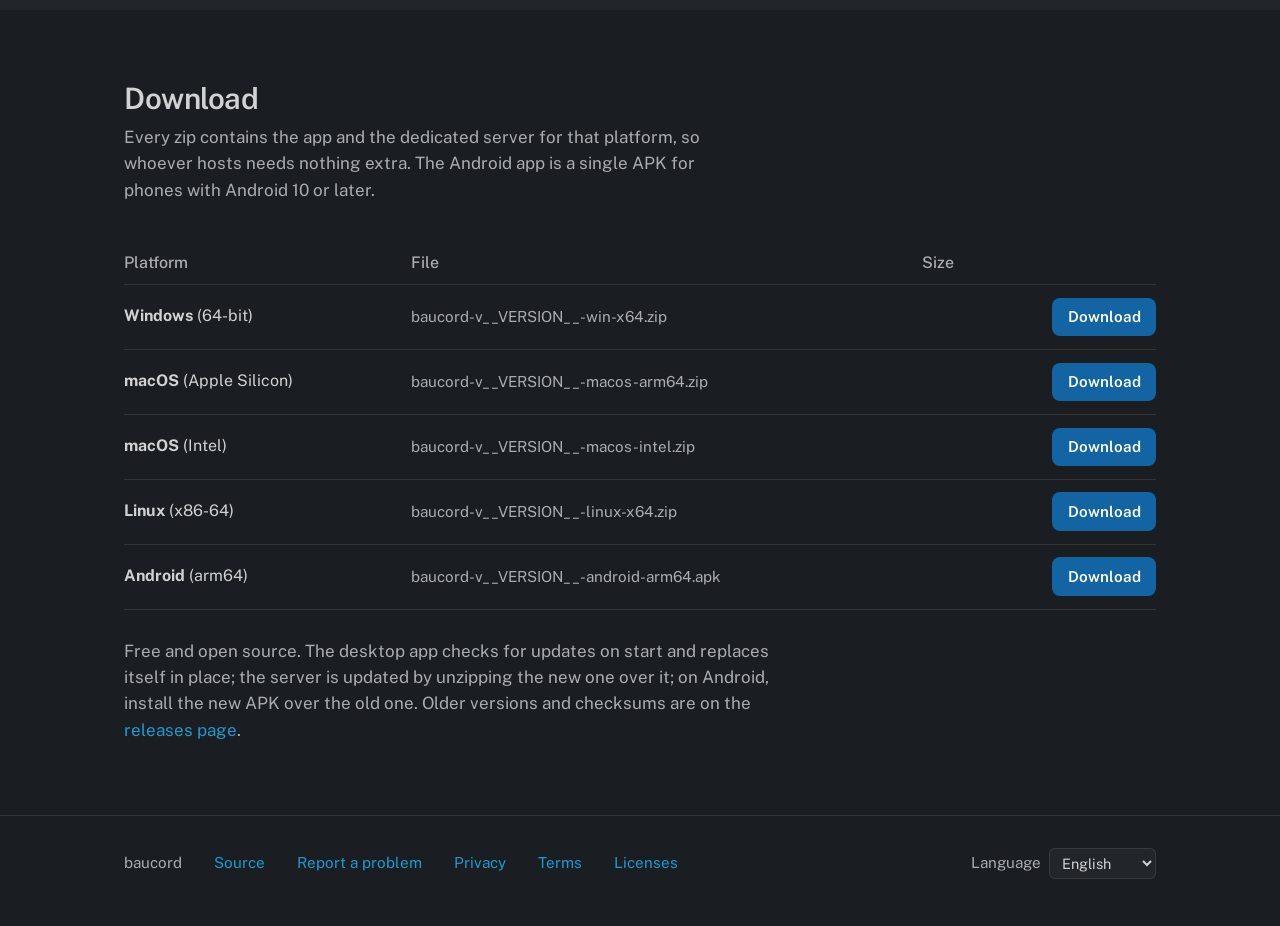
==== commit 21262d1a: "Privacy release (#87) * delete account, report user/message, terms of use, context menu on messages " ====
--- a/web/index.html
+++ b/web/index.html
@@ -1083,6 +1083,8 @@
           >Report a problem</a
         >
         <a href="privacy.html" x-i18n="foot-privacy">Privacy</a>
+        <a href="terms.html" x-i18n="foot-terms">Terms</a>
+        <a href="licenses.html" x-i18n="foot-licenses">Licenses</a>
         <span class="lang">
           <label for="lang-select-footer" x-i18n="lang-label">Language</label>
           <select
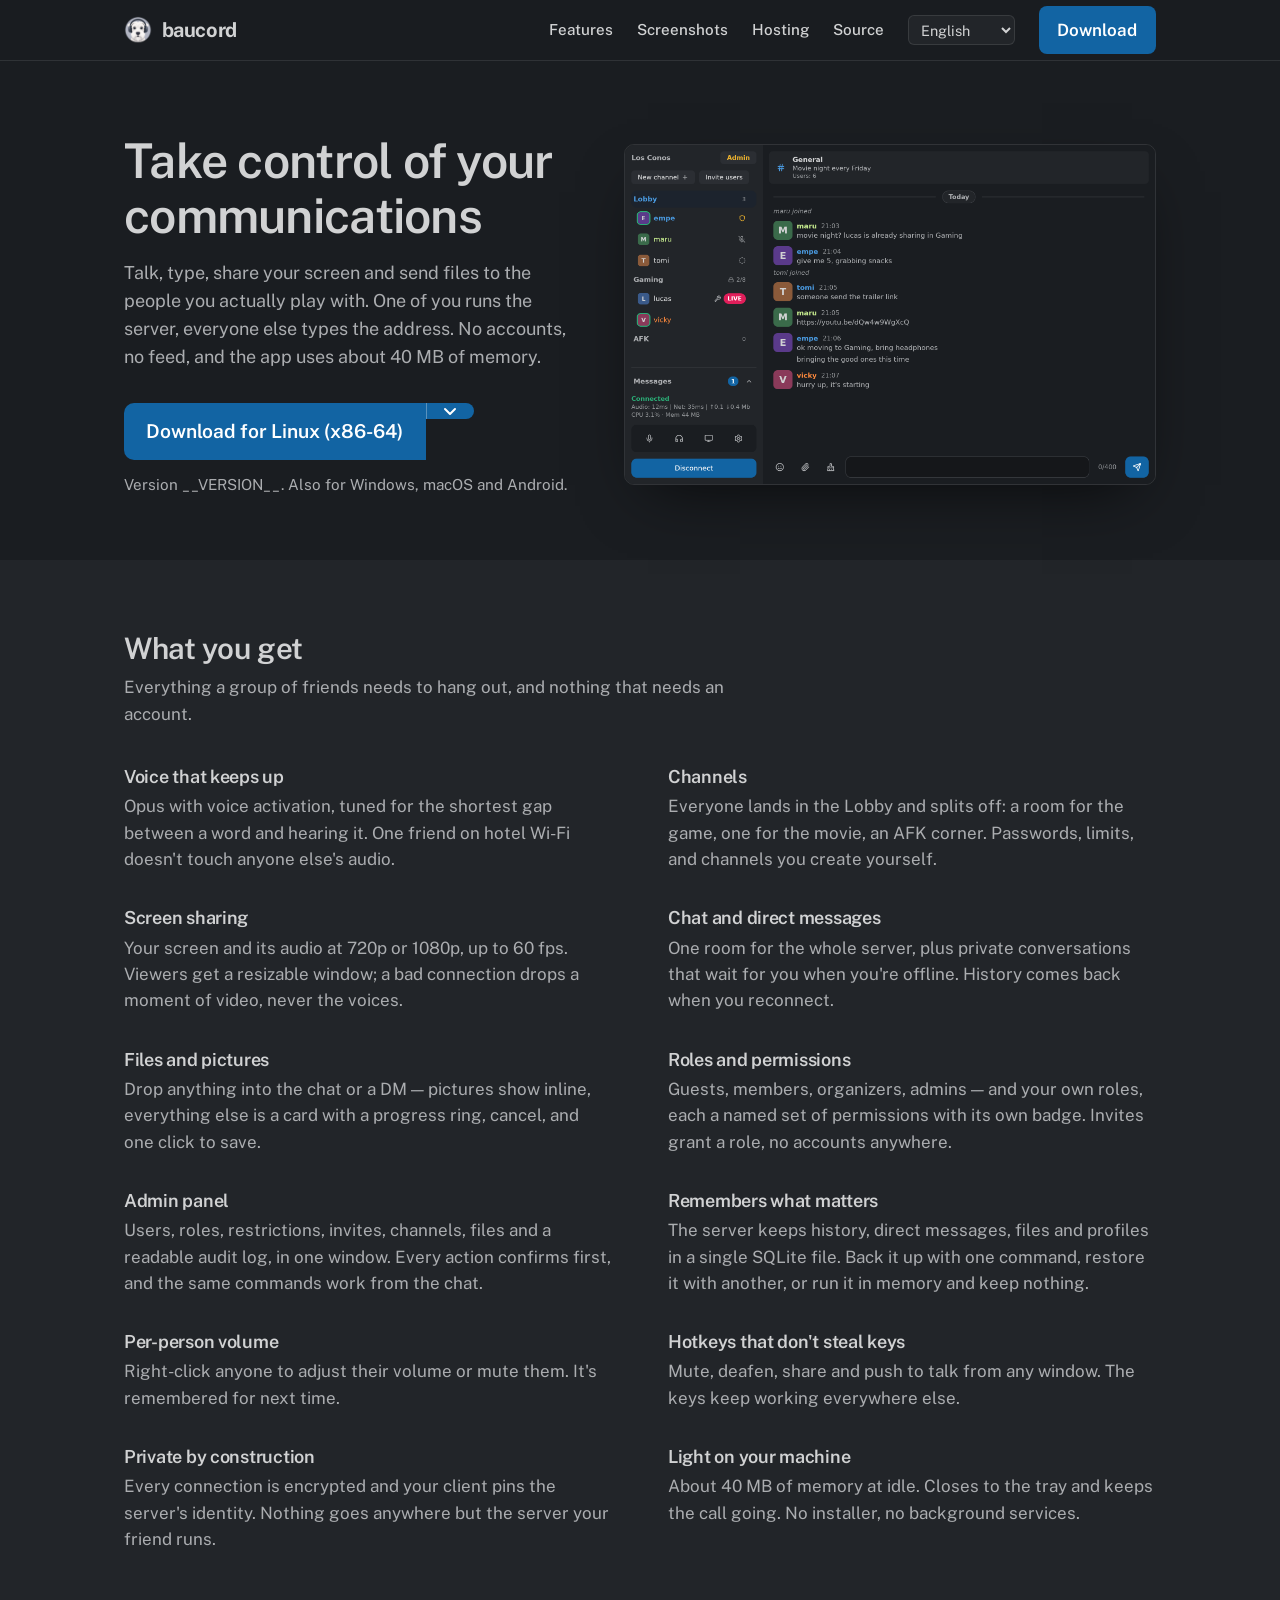
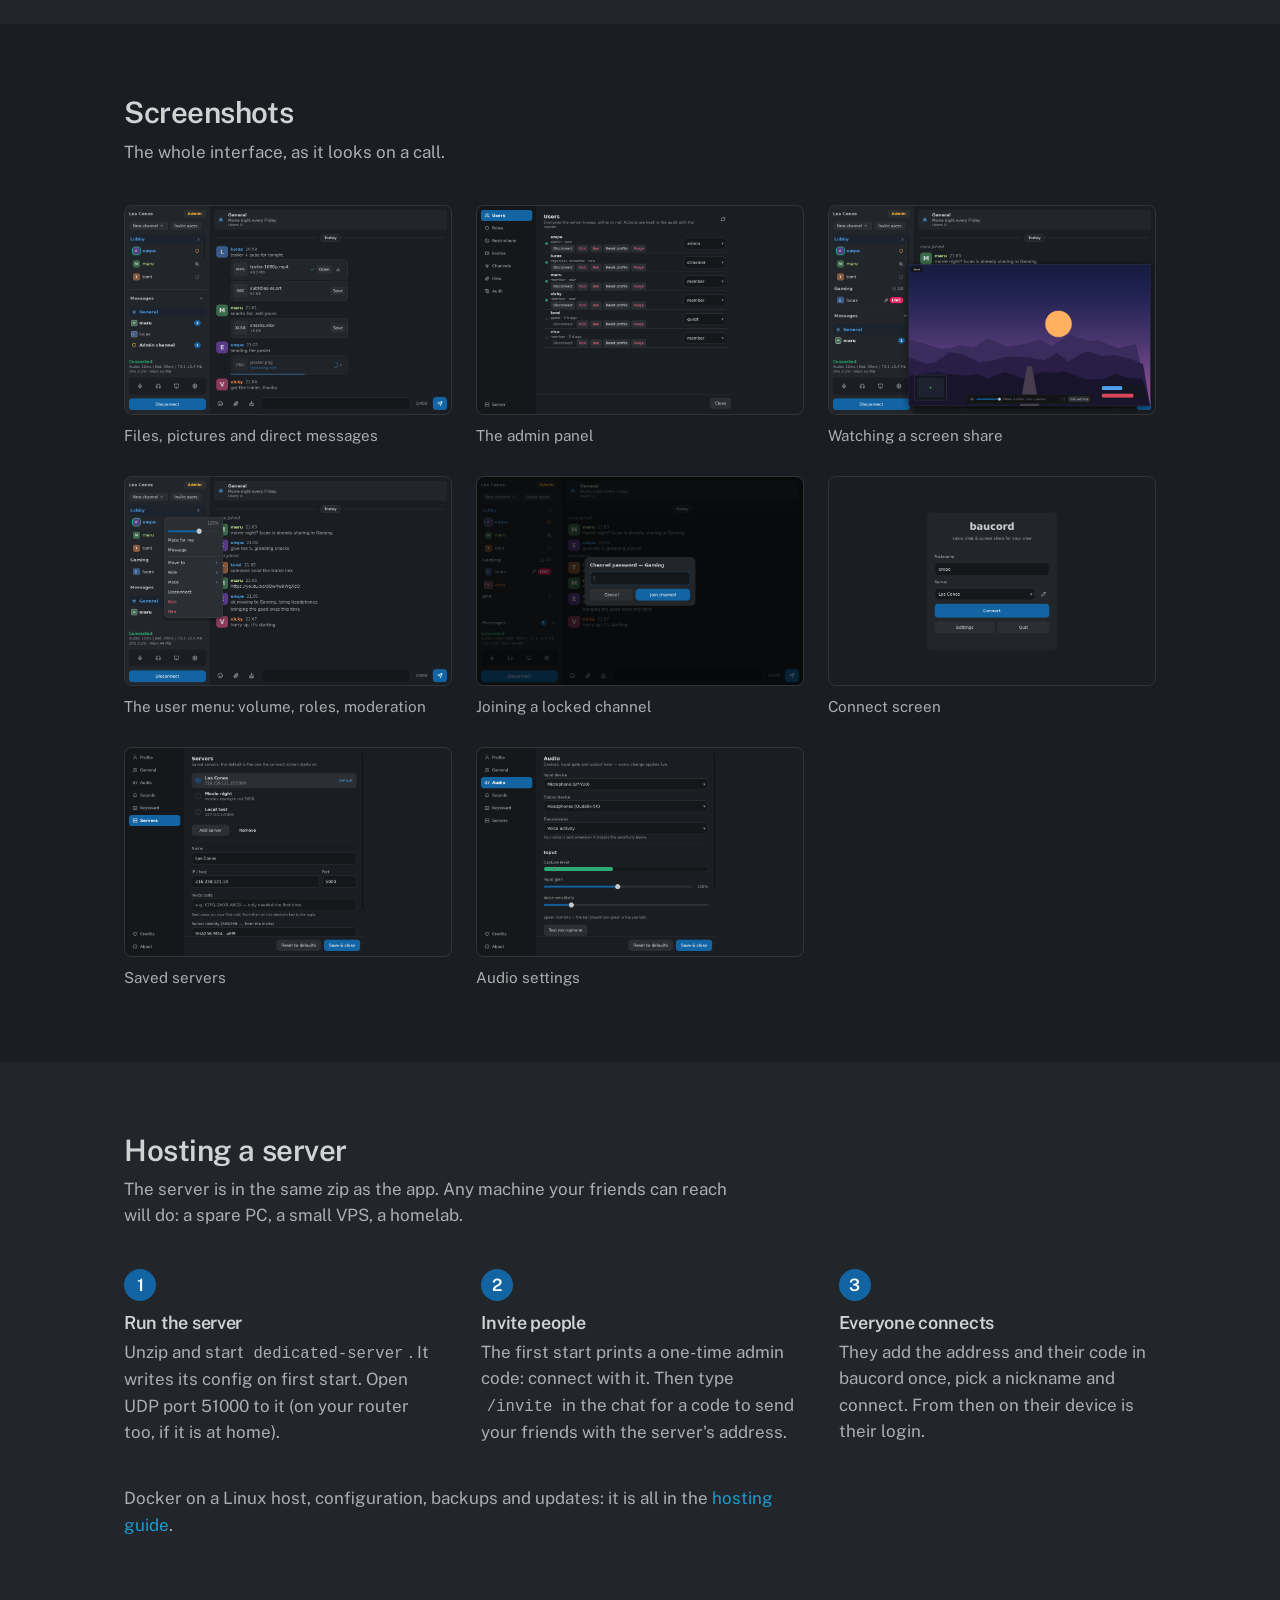
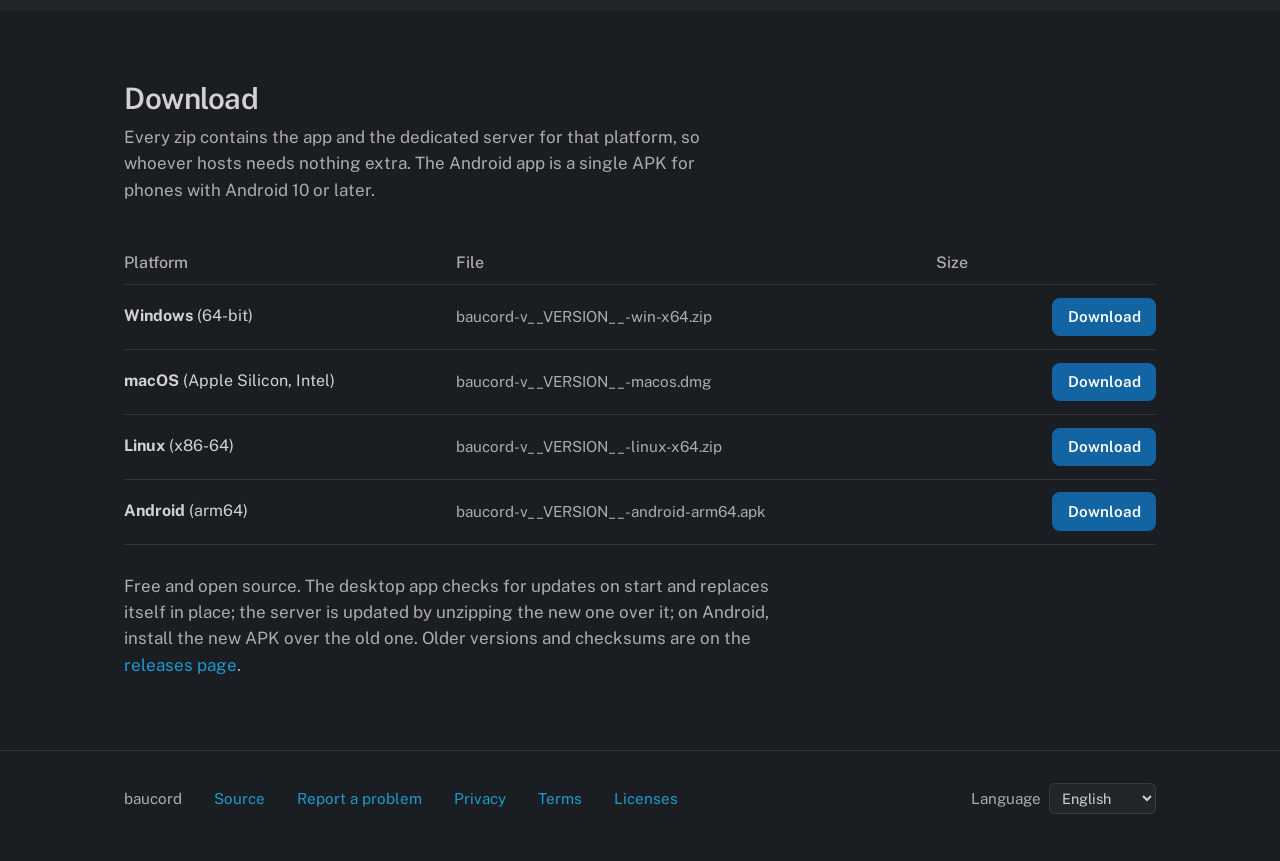
==== commit 67e71df2: "prepare for testflight release (#94) * prepare for testflight release  * update readme for ios build" ====
--- a/web/index.html
+++ b/web/index.html
@@ -694,6 +694,11 @@
           <p class="dl-meta" x-show="ready" x-cloak x-text="metaText"></p>
           <p class="dl-meta" x-show="!ready" x-cloak x-i18n="dl-meta-generic">
             Version __VERSION__ for Windows, macOS, Linux and Android.
+          </p>
+          <p class="dl-mobile" x-show="macos" x-cloak x-i18n="dl-macos-hint">
+            For Apple Silicon and Intel Macs, macOS 11 or later. Open the disk
+            image and drag baucord into Applications. It updates itself from
+            there, and keeps your servers and identity.
           </p>
           <p class="dl-mobile" x-show="android" x-cloak x-i18n="dl-android-hint">
             Android 10 or later. Open the downloaded file to install it;
@@ -1007,25 +1012,13 @@
                 </td>
               </tr>
               <tr>
-                <td><strong>macOS</strong> (Apple Silicon)</td>
-                <td class="file">baucord-v__VERSION__-macos-arm64.zip</td>
+                <td><strong>macOS</strong> (Apple Silicon and Intel)</td>
+                <td class="file">baucord-v__VERSION__-macos.dmg</td>
                 <td></td>
                 <td>
                   <a
                     class="btn solid"
-                    href="baucord-v__VERSION__-macos-arm64.zip"
-                    >Download</a
-                  >
-                </td>
-              </tr>
-              <tr>
-                <td><strong>macOS</strong> (Intel)</td>
-                <td class="file">baucord-v__VERSION__-macos-intel.zip</td>
-                <td></td>
-                <td>
-                  <a
-                    class="btn solid"
-                    href="baucord-v__VERSION__-macos-intel.zip"
+                    href="baucord-v__VERSION__-macos.dmg"
                     >Download</a
                   >
                 </td>
@@ -1223,16 +1216,17 @@
       // Downloads. One list of builds, shared by the hero control and the
       // table. The hero picks the visitor's platform:
       //   Windows / Linux  -> from the user agent
-      //   macOS            -> Chromium reports the CPU through UA client
-      //                       hints; Safari doesn't, so we look at the WebGL
-      //                       renderer string (Intel/AMD => Intel Mac) and
-      //                       default to Apple Silicon otherwise.
+      //   macOS            -> the disk image: one universal baucord.app
+      //                       for Apple Silicon and Intel (macos/README.md),
+      //                       with a drag-to-Applications hint
       //   Android          -> the APK (arm64; every Android 10+ phone that
       //                       is not 32-bit-only), with an install hint
       //   iPhone/iPad      -> a "not yet" note, no button
       // Sizes come from a HEAD request to each file (same origin), so the
       // page never has to be edited when a build changes size. The APK
-      // reaches R2 from android-release.yml, the zips from release.yml.
+      // reaches R2 from android-release.yml, the zips and the disk image
+      // from release.yml. (The per-architecture macOS zips are still
+      // published, for the updater of copies installed from them.)
       document.addEventListener("alpine:init", function () {
         var VERSION = "__VERSION__";
         var PLATFORMS = [
@@ -1243,16 +1237,10 @@
             file: "baucord-v" + VERSION + "-win-x64.zip",
           },
           {
-            id: "macos-arm64",
+            id: "macos",
             name: "macOS",
-            arch: "Apple Silicon",
-            file: "baucord-v" + VERSION + "-macos-arm64.zip",
-          },
-          {
-            id: "macos-intel",
-            name: "macOS",
-            arch: "Intel",
-            file: "baucord-v" + VERSION + "-macos-intel.zip",
+            arch: "Apple Silicon, Intel",
+            file: "baucord-v" + VERSION + "-macos.dmg",
           },
           {
             id: "linux-x64",
@@ -1290,17 +1278,6 @@
           });
         }
 
-        function webglGuess() {
-          try {
-            var c = document.createElement("canvas");
-            var gl =
-              c.getContext("webgl") || c.getContext("experimental-webgl");
-            var ext = gl && gl.getExtension("WEBGL_debug_renderer_info");
-            var r = ext ? gl.getParameter(ext.UNMASKED_RENDERER_WEBGL) : "";
-            if (/intel|amd|radeon|nvidia/i.test(r)) return "macos-intel";
-          } catch (e) {}
-          return "macos-arm64";
-        }
         function detect(cb) {
           var ua = navigator.userAgent || "";
           var plat = (navigator.platform || "").toLowerCase();
@@ -1309,21 +1286,7 @@
           if (/iphone|ipad|ipod/i.test(ua) || touchMac) return cb("mobile");
           if (/windows/i.test(ua)) return cb("win-x64");
           if (/cros|linux|x11/i.test(ua)) return cb("linux-x64");
-          if (/mac/i.test(plat) || /macintosh/i.test(ua)) {
-            var uad = navigator.userAgentData;
-            if (uad && uad.getHighEntropyValues) {
-              uad
-                .getHighEntropyValues(["architecture"])
-                .then(function (v) {
-                  cb(v.architecture === "x86" ? "macos-intel" : "macos-arm64");
-                })
-                .catch(function () {
-                  cb(webglGuess());
-                });
-              return;
-            }
-            return cb(webglGuess());
-          }
+          if (/mac/i.test(plat) || /macintosh/i.test(ua)) return cb("macos");
           cb(null);
         }
 
@@ -1363,6 +1326,9 @@
             get android() {
               return shared.selected === "android-arm64";
             },
+            get macos() {
+              return shared.selected === "macos";
+            },
             get href() {
               return this.current ? this.current.file : "#download";
             },
@@ -1385,7 +1351,7 @@
                 return p.id !== shared.selected;
               });
             },
-            // "Version 1.0.1, 51 MB. Also for Windows, Linux and macOS (Intel)."
+            // "Version 1.0.1, 51 MB. Also for Windows, Linux and Android."
             get metaText() {
               var i18n = Alpine.store("i18n");
               var cur = this.current;
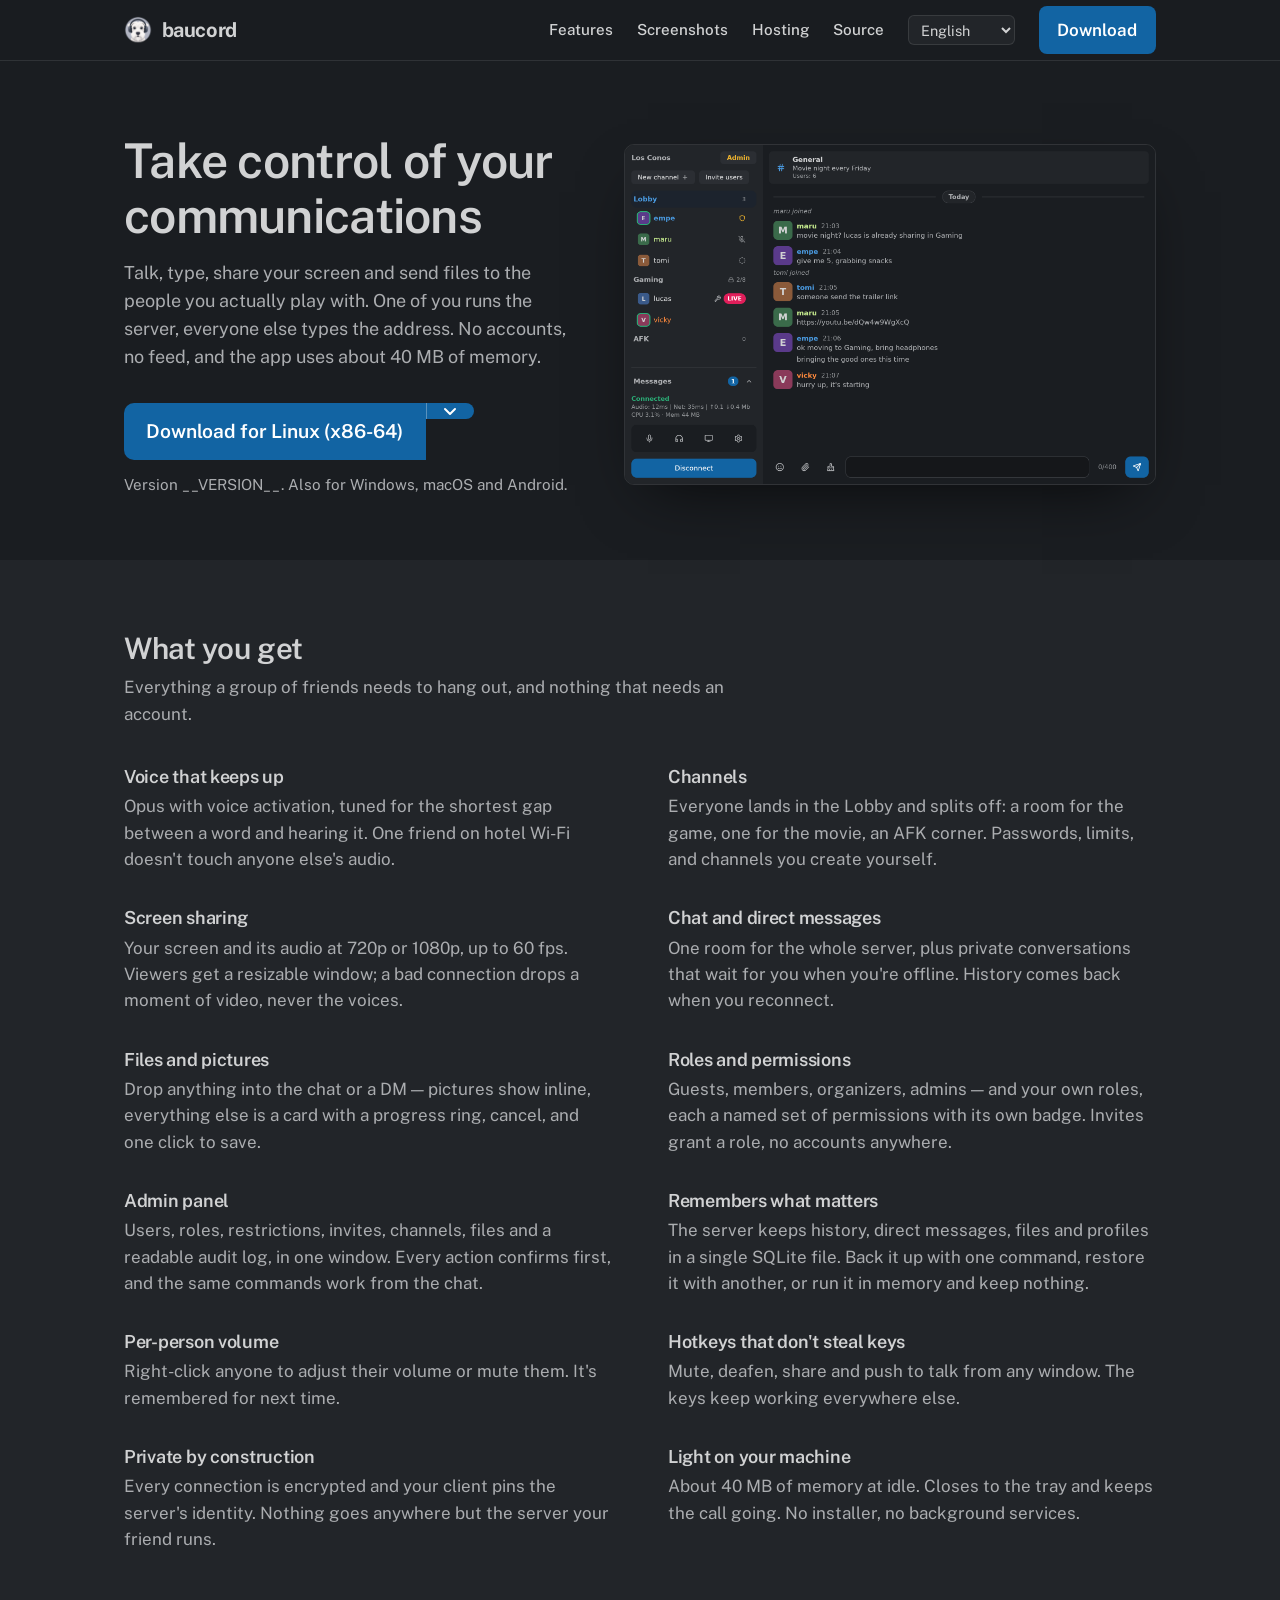
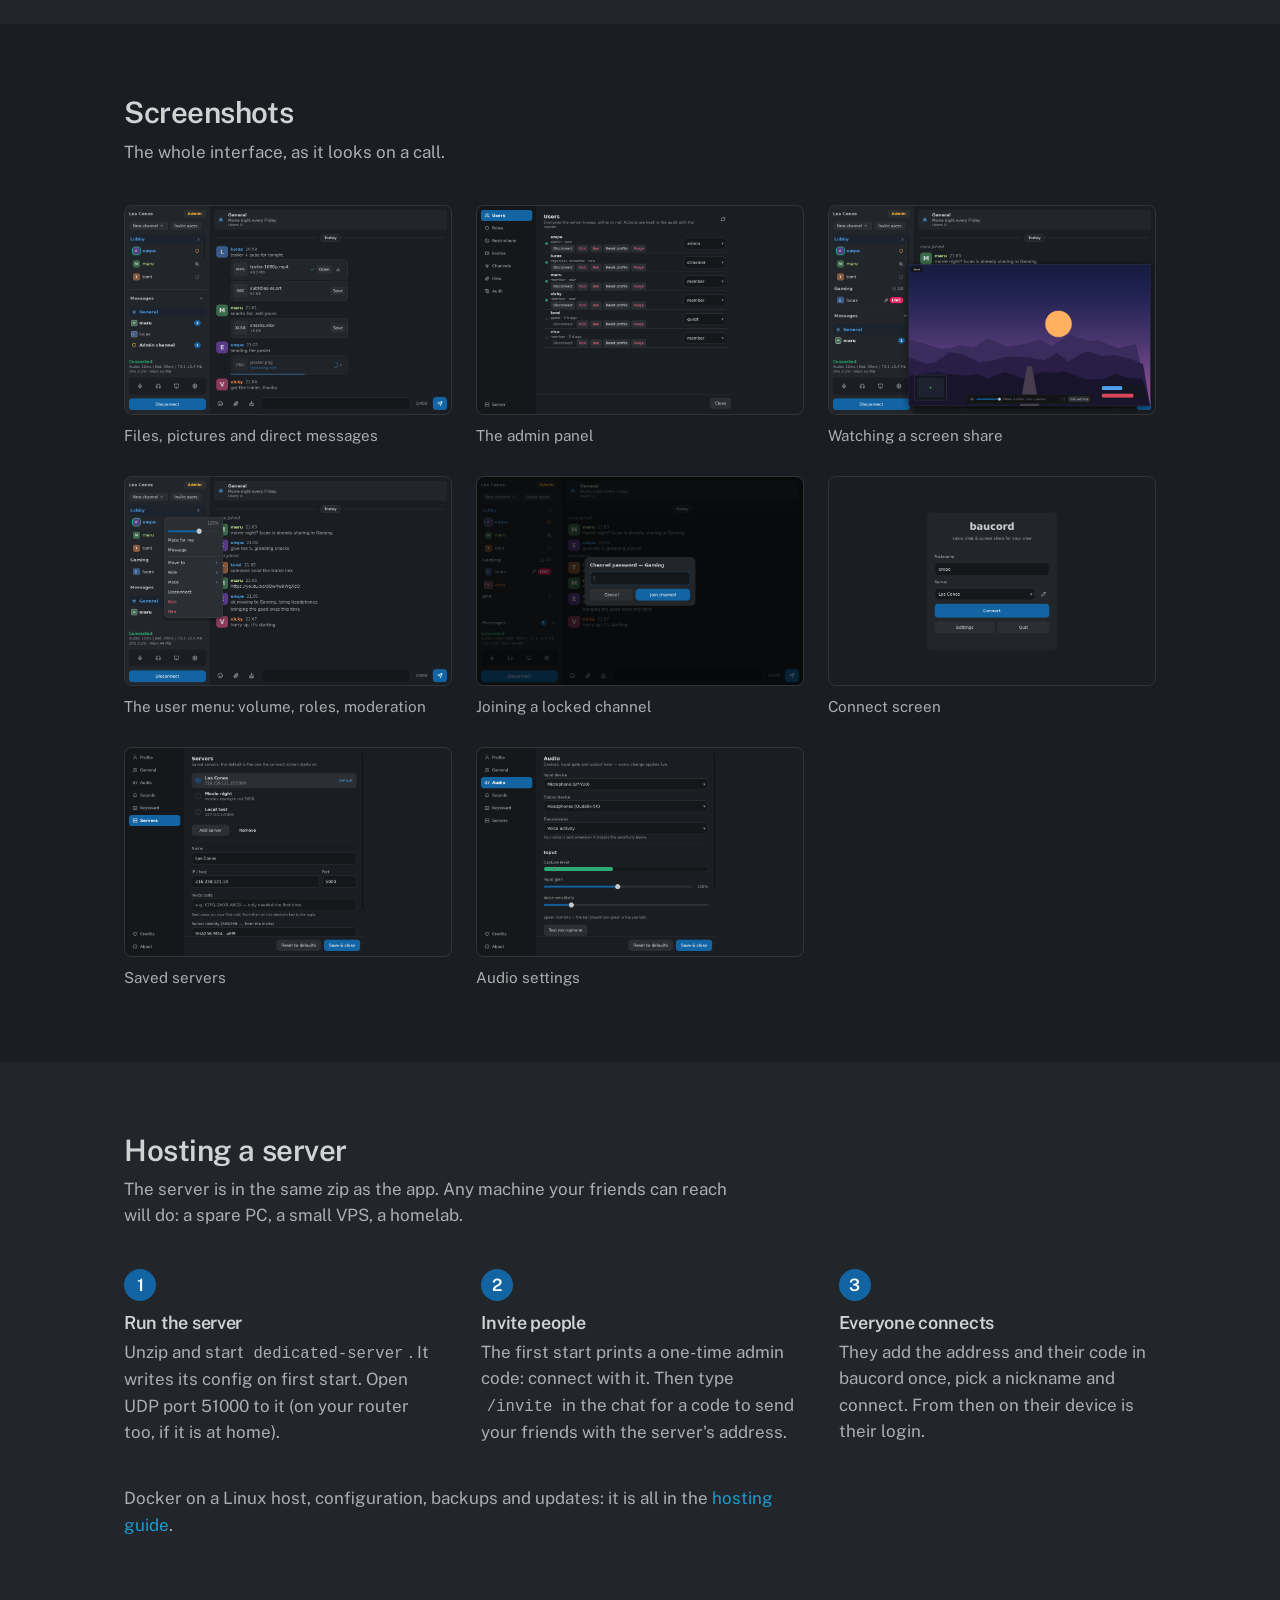
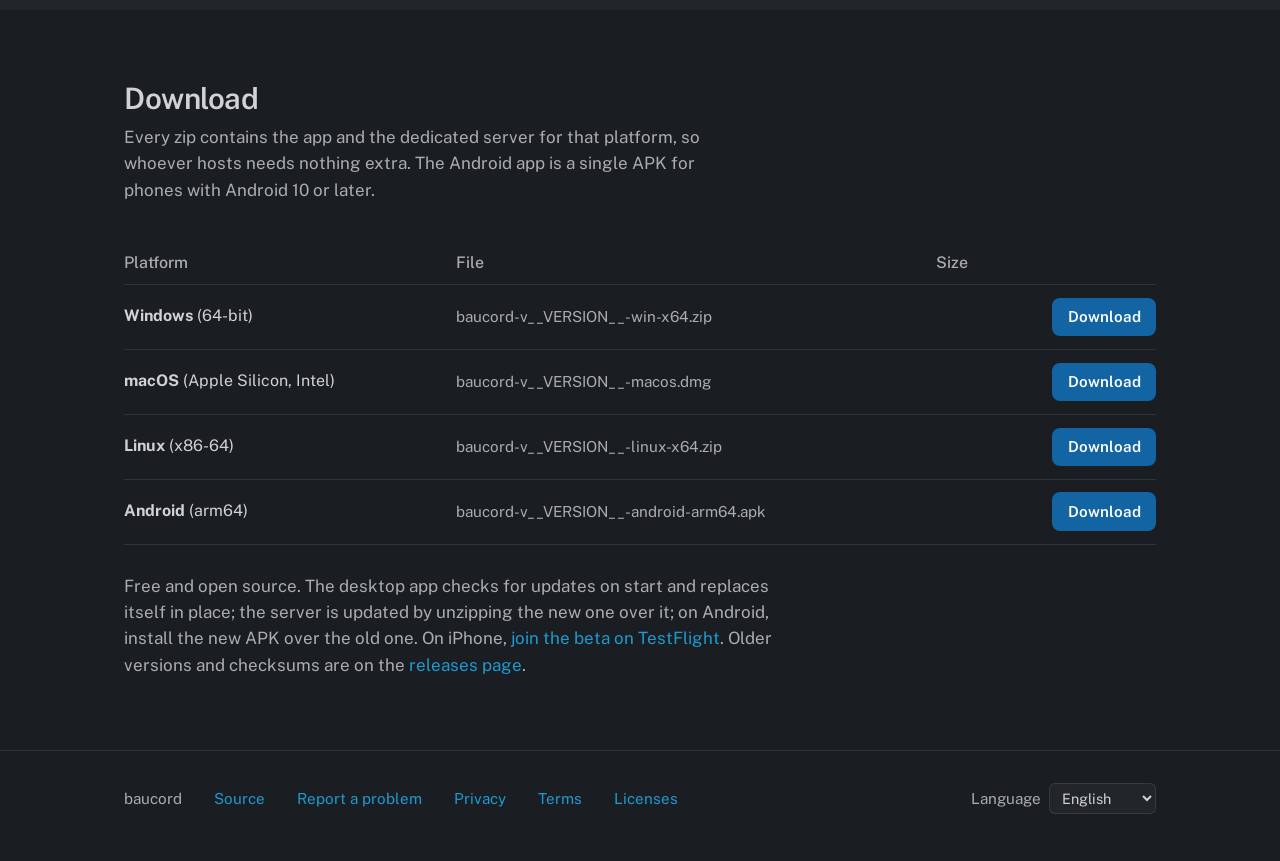
==== commit 498d869c: "build dmg" ====
--- a/web/index.html
+++ b/web/index.html
@@ -706,9 +706,10 @@
             install the new version over the old one: your servers and
             identity stay.
           </p>
-          <p class="dl-mobile" x-show="mobile" x-cloak x-i18n="dl-ios">
-            There is no iPhone version to download yet. Open this page on a
-            computer or an Android phone.
+          <p class="dl-mobile" x-show="mobile" x-cloak x-i18n.html="dl-ios">
+            The iPhone app is in beta on TestFlight: install Apple's
+            TestFlight app, then
+            <a href="https://testflight.apple.com/join/9aU3gcTy">join the baucord beta</a>.
           </p>
         </div>
       </div>
@@ -1051,7 +1052,8 @@
         <p class="dl-after" x-i18n.html="dl-after">
           Free and open source. The desktop app checks for updates on start and
           replaces itself in place; the server is updated by unzipping the new
-          one over it; on Android, install the new APK over the old one. Older
+          one over it; on Android, install the new APK over the old one. On
+          iPhone, <a href="https://testflight.apple.com/join/9aU3gcTy">join the beta on TestFlight</a>. Older
           versions and checksums are on the
           <a href="https://github.com/mpwsh/baucord/releases">releases page</a>.
         </p>
@@ -1221,7 +1223,7 @@
       //                       with a drag-to-Applications hint
       //   Android          -> the APK (arm64; every Android 10+ phone that
       //                       is not 32-bit-only), with an install hint
-      //   iPhone/iPad      -> a "not yet" note, no button
+      //   iPhone/iPad      -> the TestFlight beta's public link, no button
       // Sizes come from a HEAD request to each file (same origin), so the
       // page never has to be edited when a build changes size. The APK
       // reaches R2 from android-release.yml, the zips and the disk image
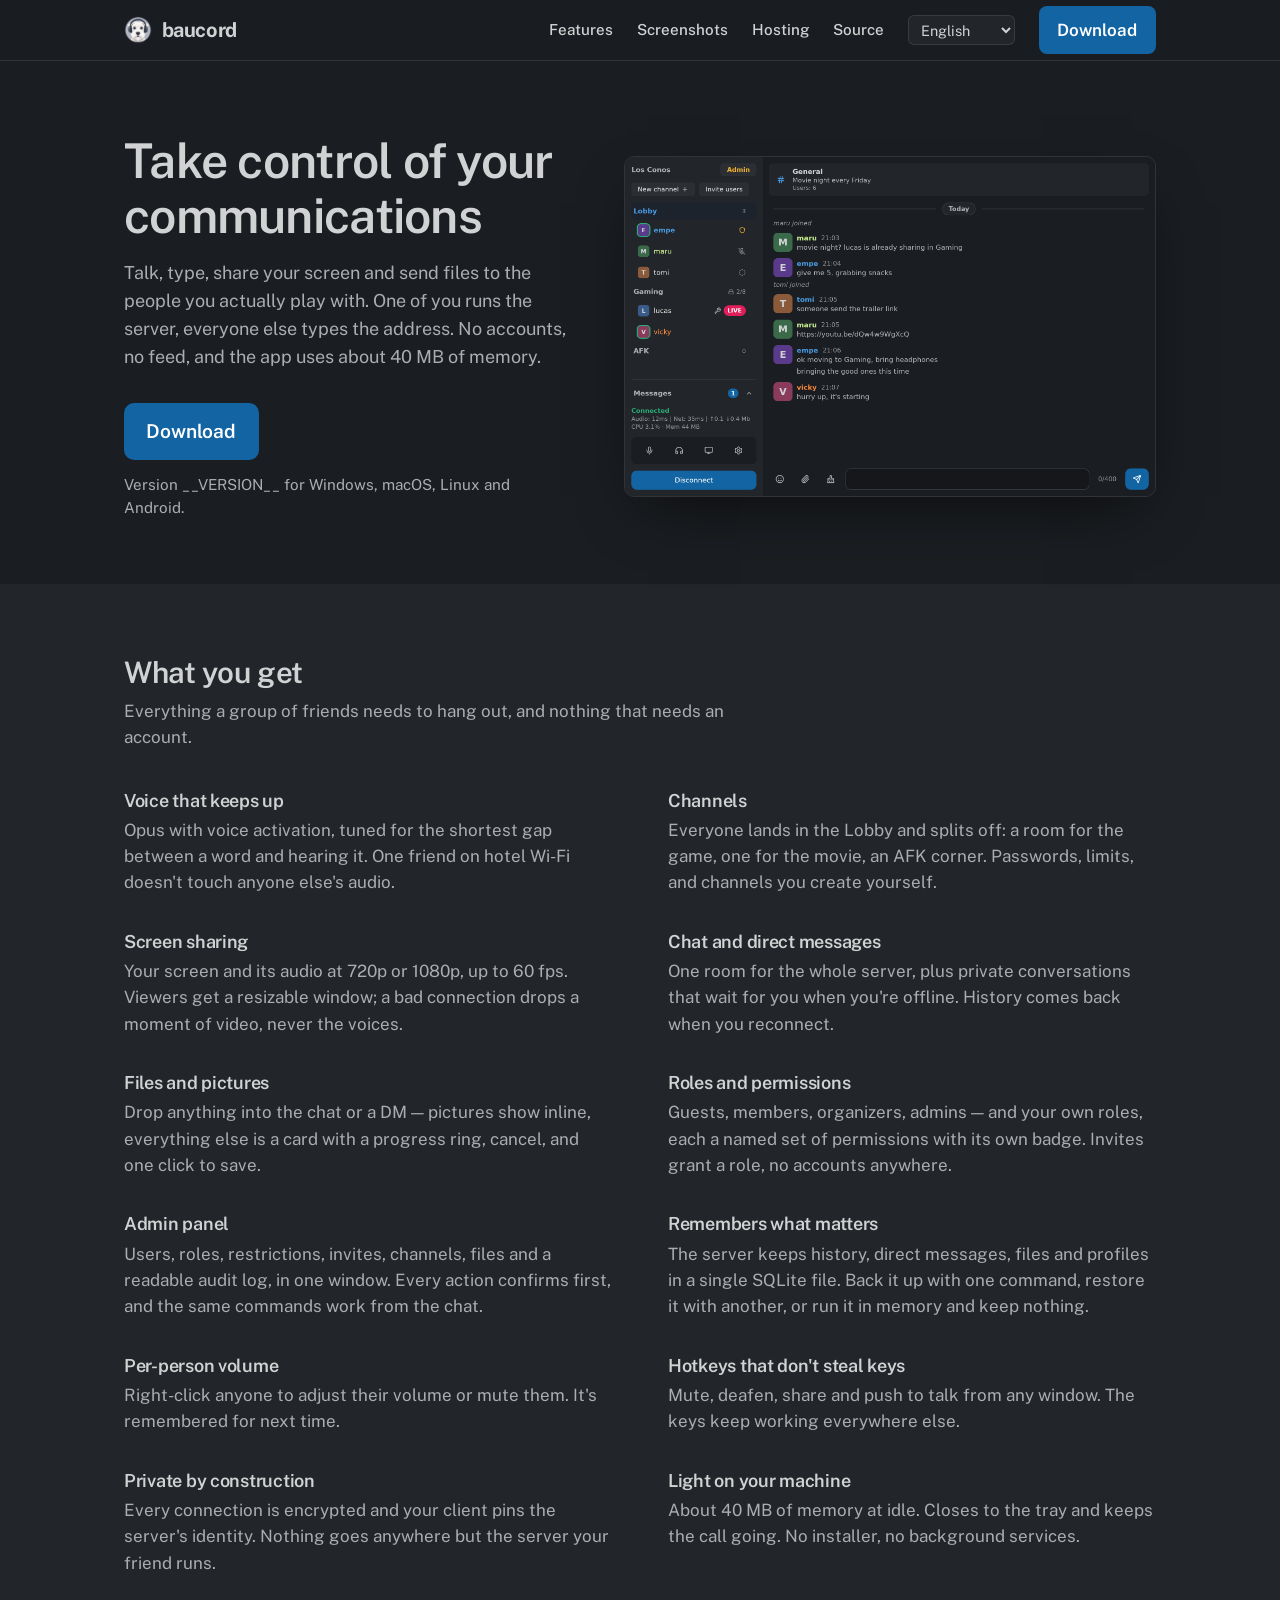
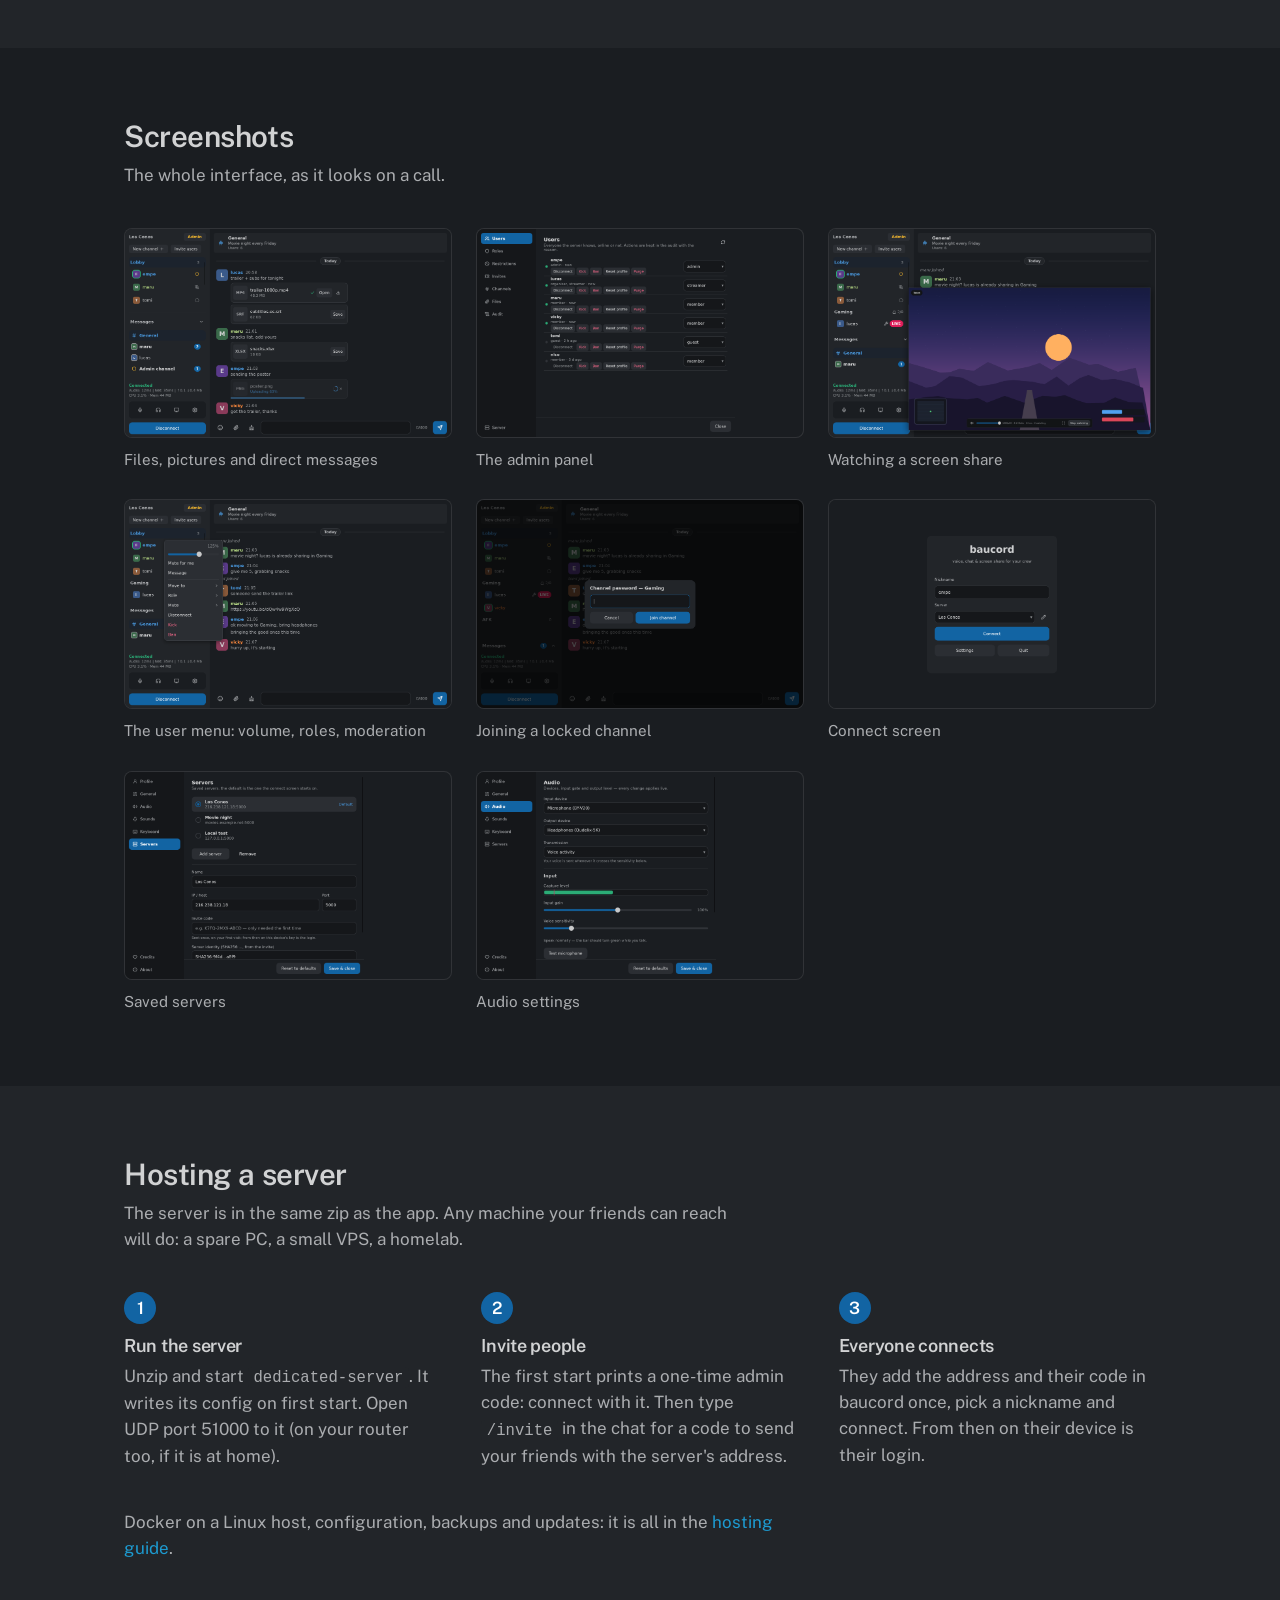
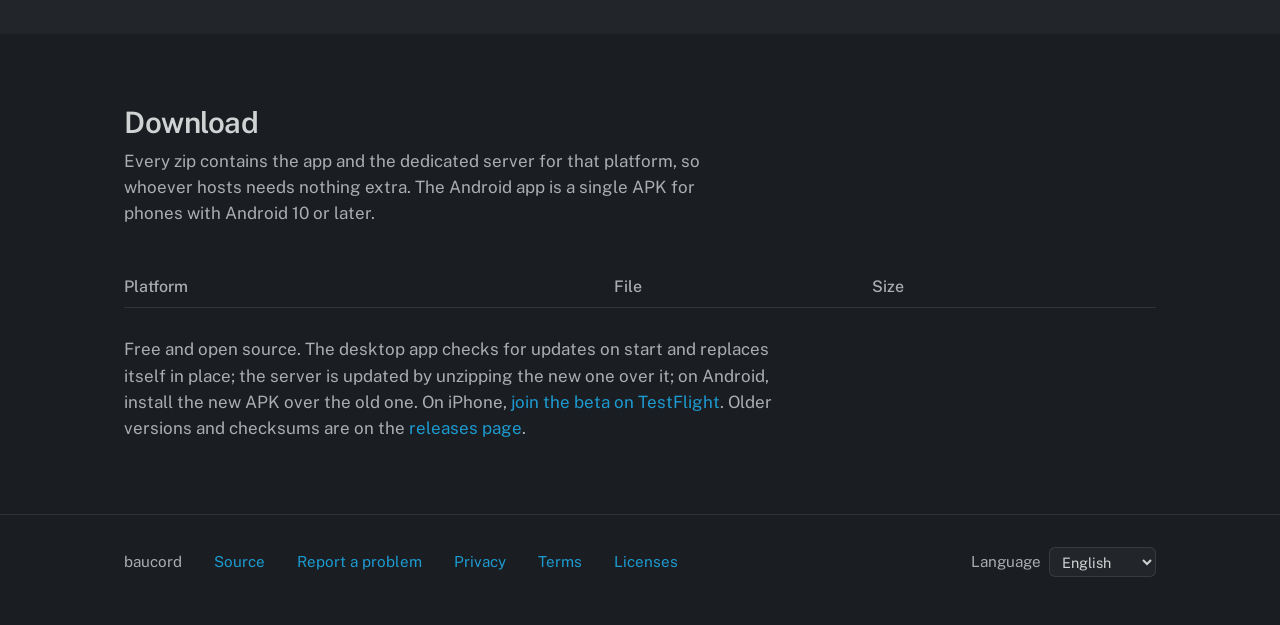
==== commit 6ed907b0: "applying google rust style guides" ====
--- a/web/index.html
+++ b/web/index.html
@@ -1258,6 +1258,12 @@
           },
         ];
         var sizes = {}; // id -> "51 MB"
+        // Files the server says are not there (a HEAD answered 404 or
+        // 403): their rows are hidden rather than offered — the Android
+        // APK lands a few minutes after the zips, and a version named
+        // before its files were up gave a dead button (review
+        // 2026-10-27, P1-3). A failed request hides nothing.
+        var missing = {}; // id -> true
 
         function formatSize(bytes) {
           var mb = bytes / 1048576;
@@ -1273,6 +1279,9 @@
                 var len = r.ok && r.headers.get("content-length");
                 if (len) {
                   sizes[p.id] = formatSize(parseInt(len, 10));
+                  store.sizesVersion++;
+                } else if (r.status === 404 || r.status === 403) {
+                  missing[p.id] = true;
                   store.sizesVersion++;
                 }
               })
@@ -1308,14 +1317,17 @@
           return {
             get platforms() {
               shared.sizesVersion; // subscribe
-              return PLATFORMS.map(function (p) {
+              return PLATFORMS.filter(function (p) {
+                return !missing[p.id];
+              }).map(function (p) {
                 return Object.assign({ size: sizes[p.id] || "" }, p);
               });
             },
             get current() {
+              shared.sizesVersion;
               return (
                 PLATFORMS.filter(function (p) {
-                  return p.id === shared.selected;
+                  return p.id === shared.selected && !missing[p.id];
                 })[0] || null
               );
             },
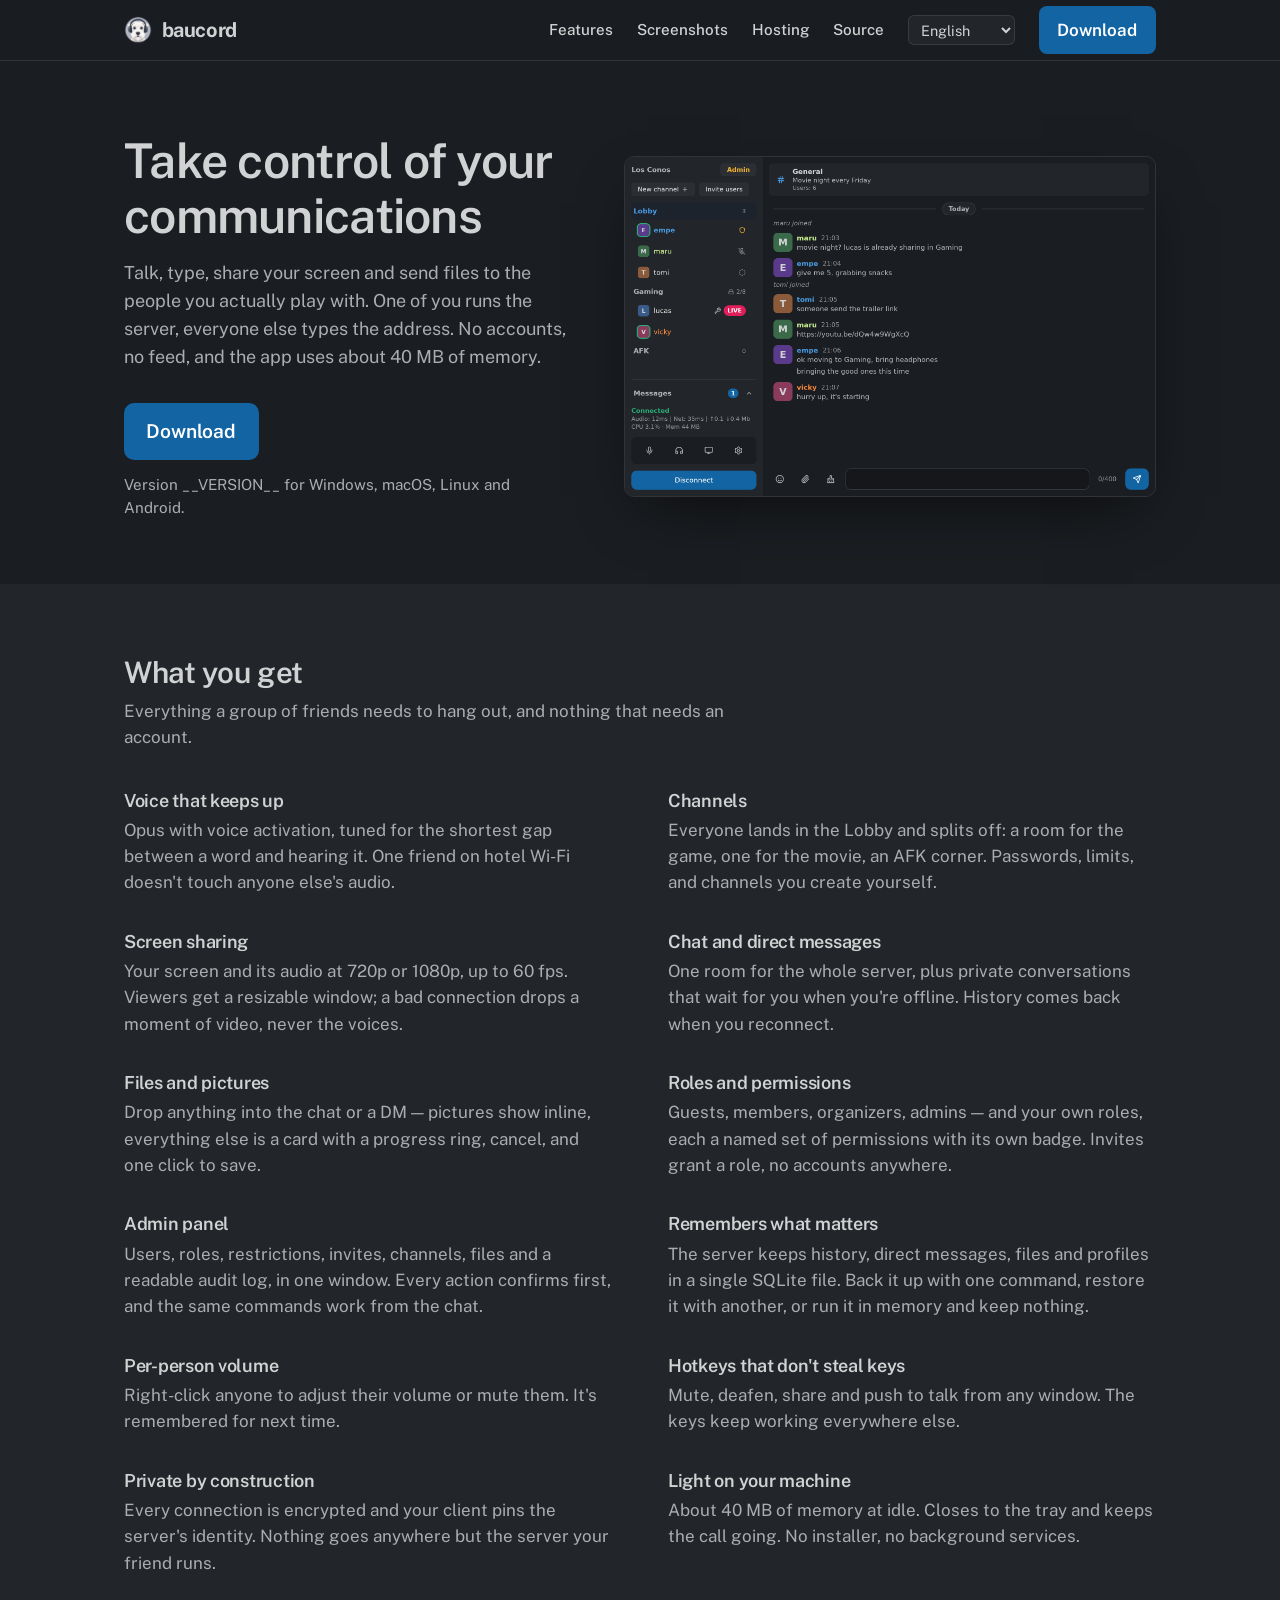
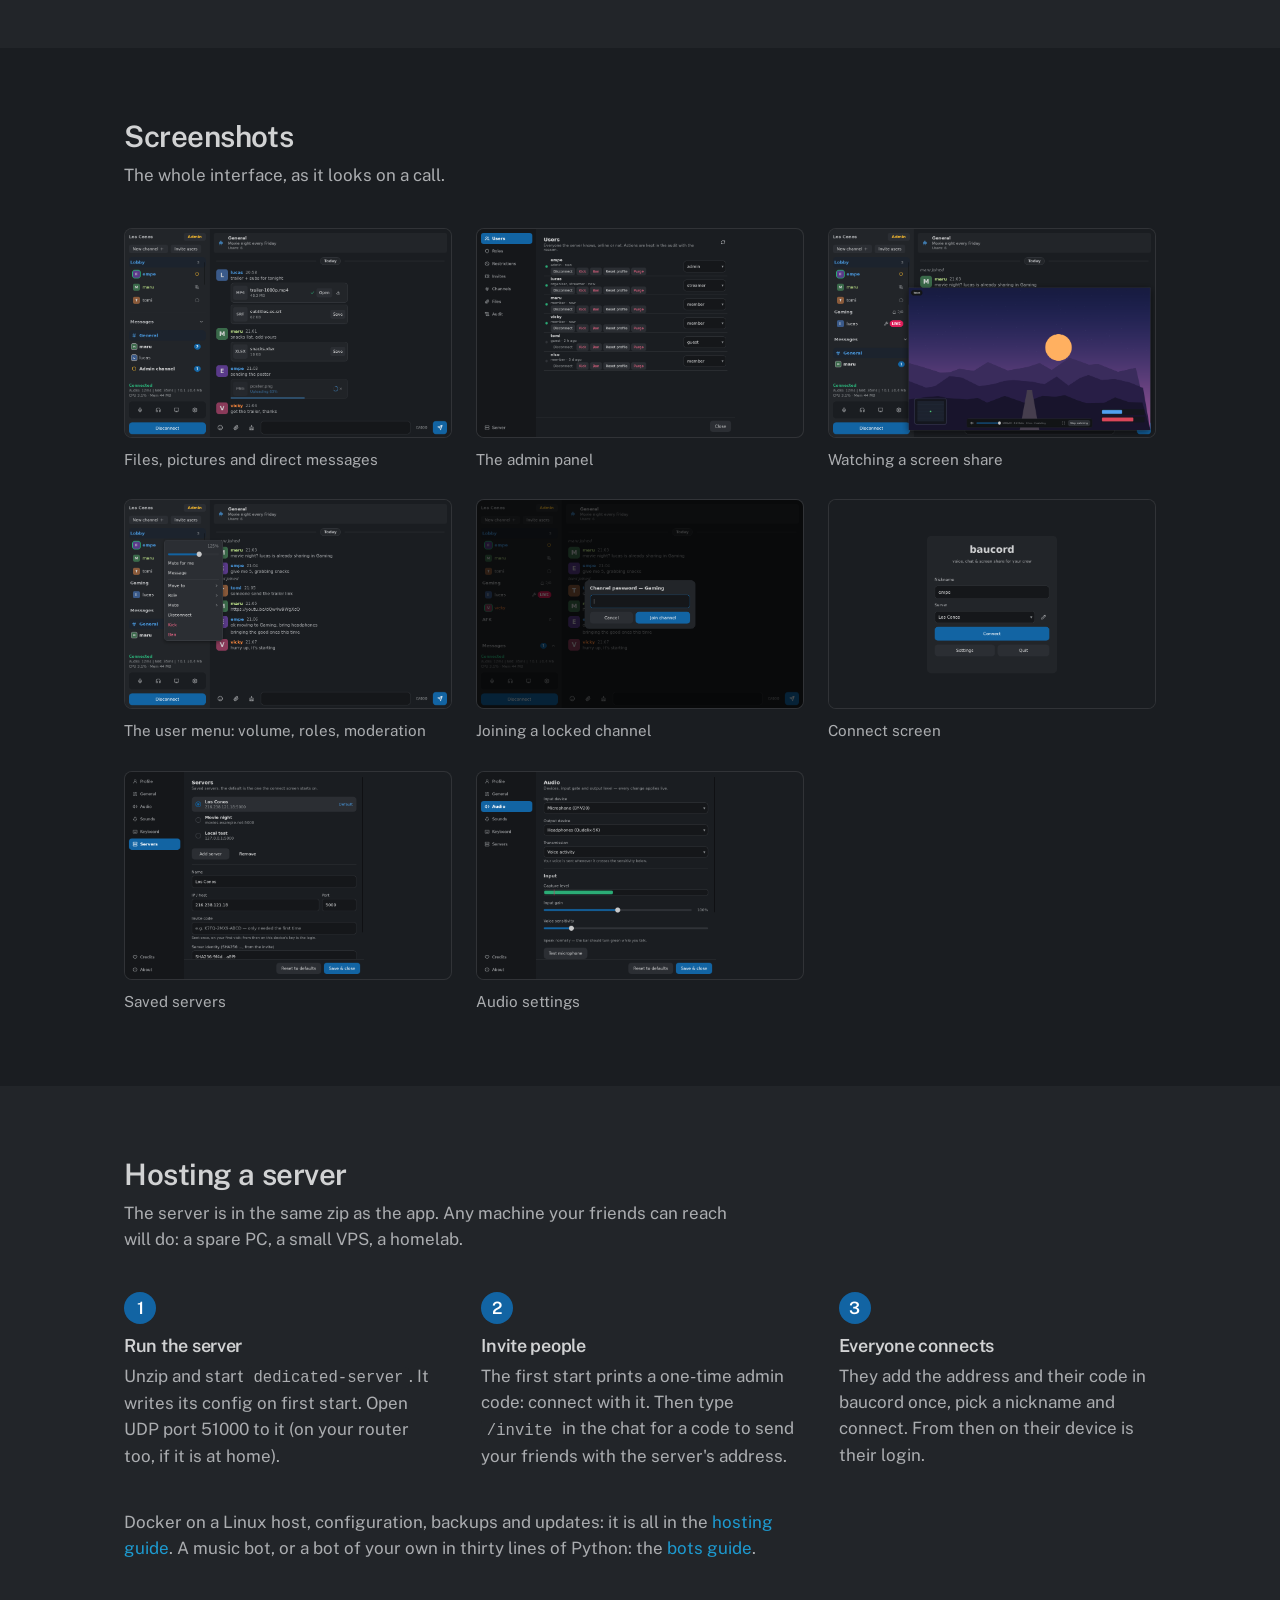
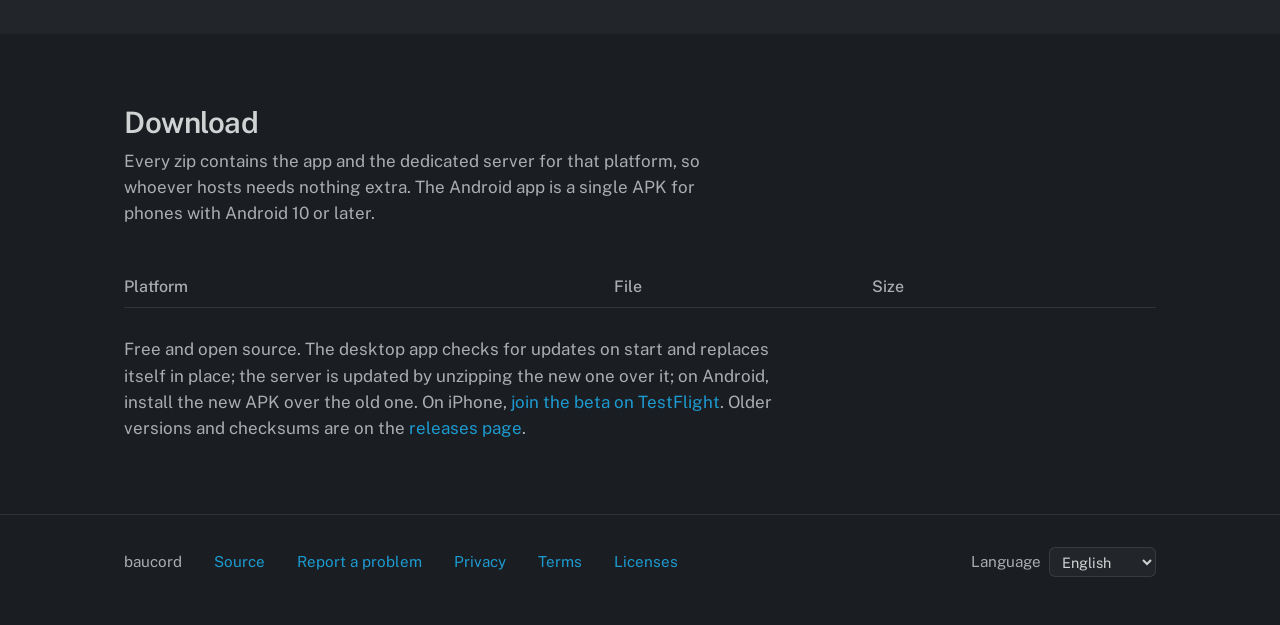
==== commit e1a5ee9a: "update readme and website" ====
--- a/web/index.html
+++ b/web/index.html
@@ -959,7 +959,9 @@
           </div>
           <p class="host-note" x-i18n.html="host-note">
             Docker on a Linux host, configuration, backups and updates: it is
-            all in the <a href="deploy.html">hosting guide</a>.
+            all in the <a href="deploy.html">hosting guide</a>. A music bot,
+            or a bot of your own in thirty lines of Python: the
+            <a href="bots.html">bots guide</a>.
           </p>
         </div>
       </section>
